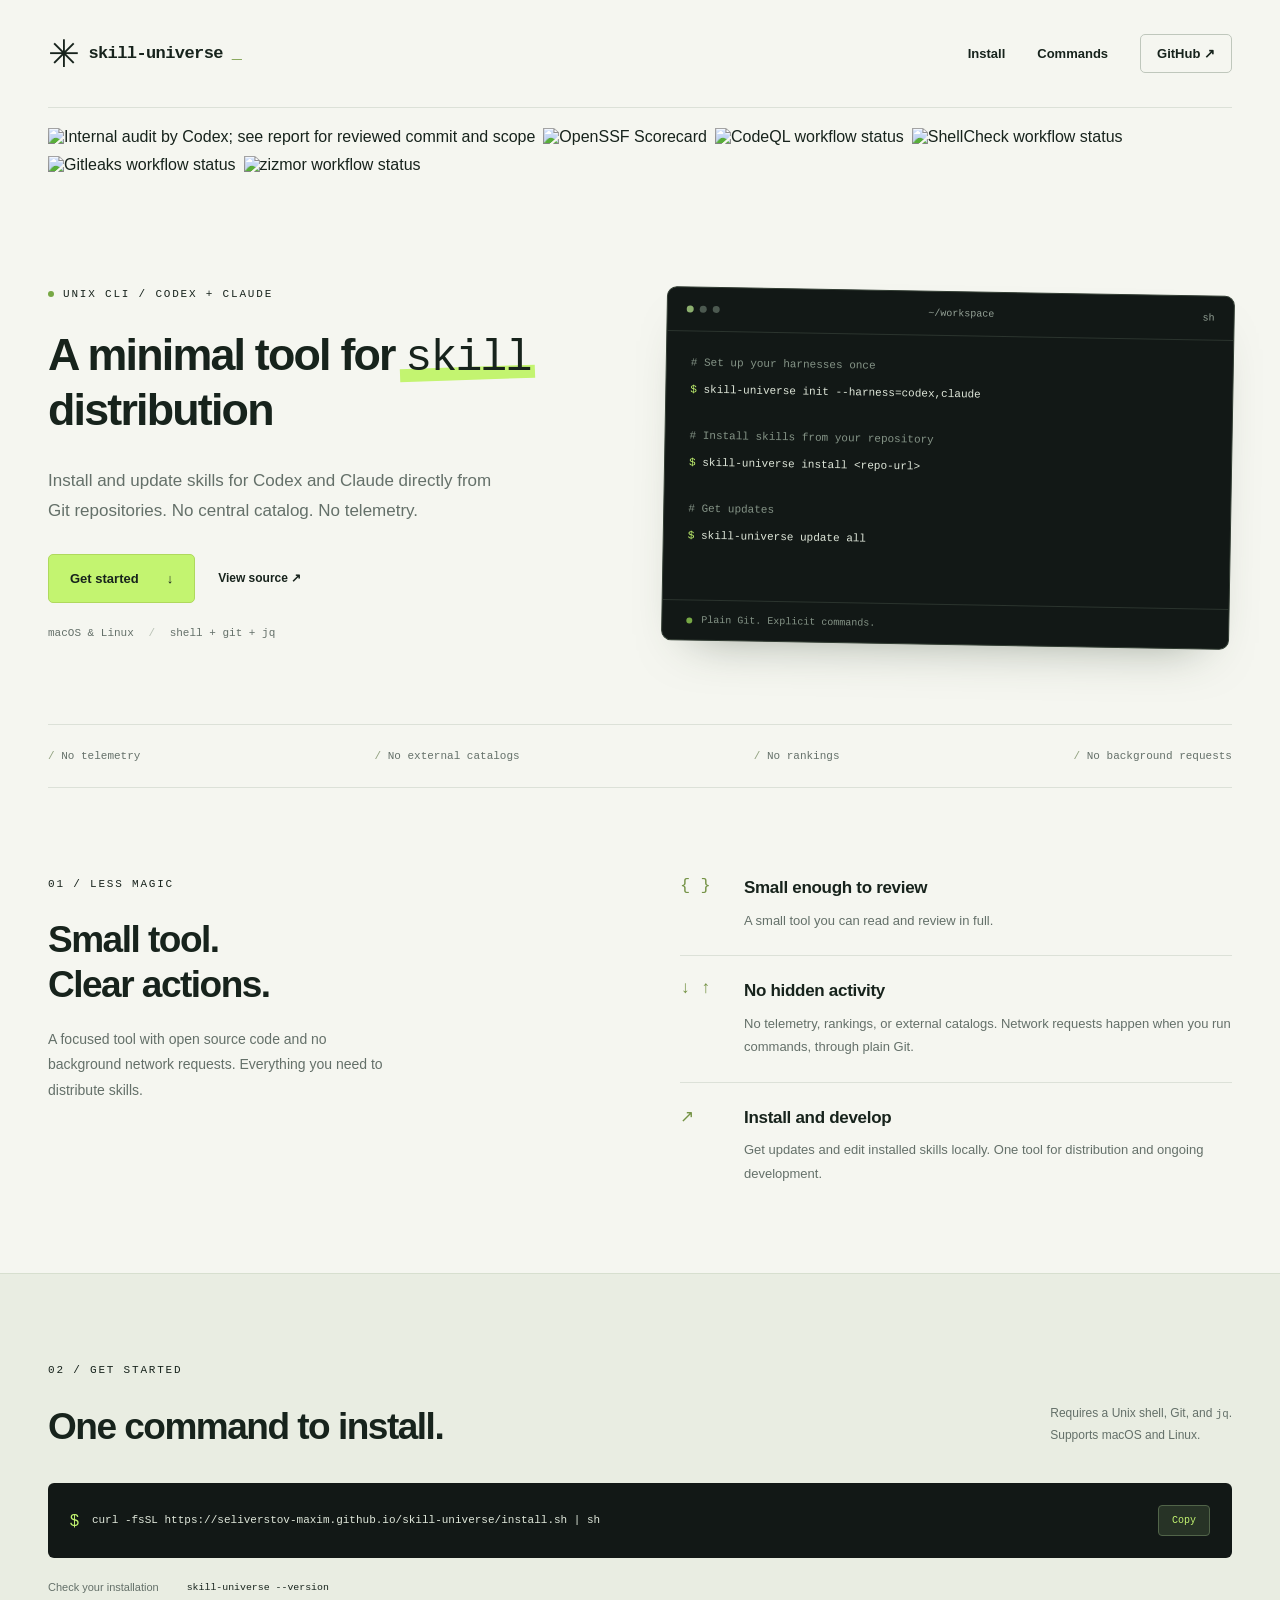
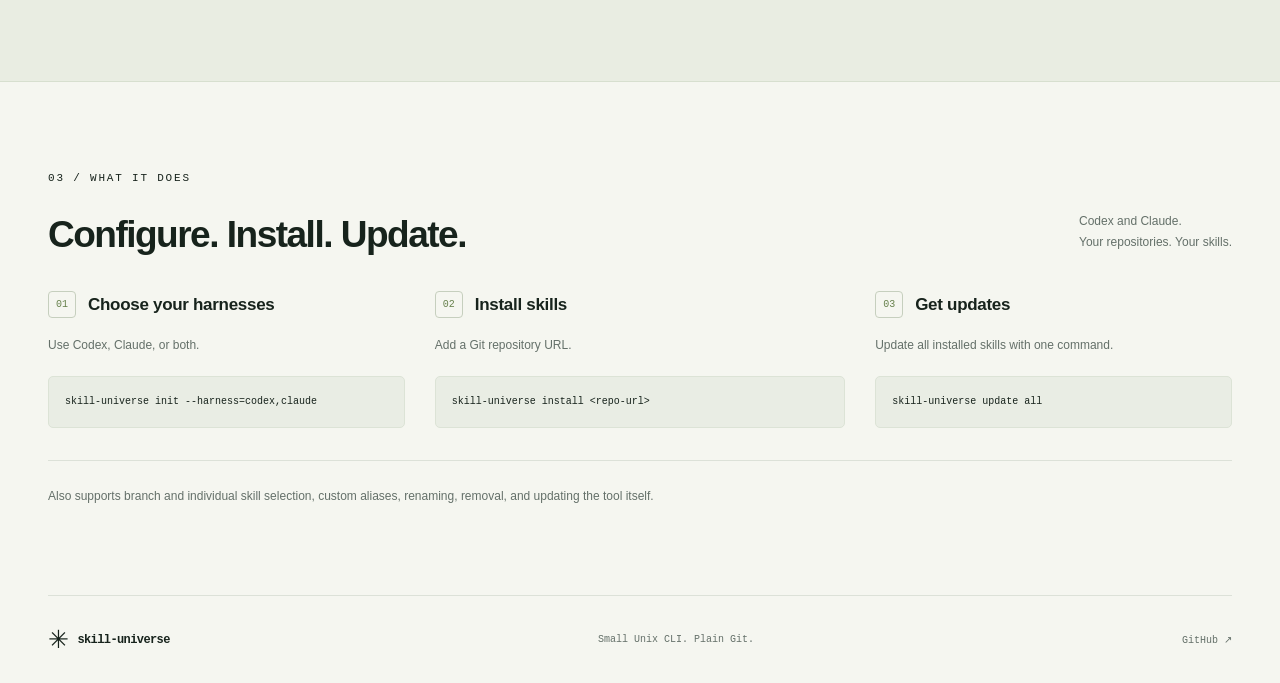
==== docs/index.html @ 2fe9b62e "Replace security copy with a reproducible internal audit badge Co-Authored-By: Codex <noreply@openai" ====
<!doctype html>
<html lang="en">
<head>
  <meta charset="utf-8">
  <meta name="viewport" content="width=device-width, initial-scale=1">
  <title>Skill Universe — Git CLI for Codex and Claude skills</title>
  <meta name="description" content="A simple Unix CLI for installing and updating AI skills in Codex and Claude. Small, open source, with no telemetry or background requests. macOS and Linux.">
  <meta name="theme-color" content="#121816">
  <link rel="canonical" href="https://seliverstov-maxim.github.io/skill-universe/">
  <meta property="og:type" content="website">
  <meta property="og:locale" content="en_US">
  <meta property="og:title" content="Skill Universe — a minimal tool for skill distribution">
  <meta property="og:description" content="Install and update skills for Codex and Claude directly from Git repositories. No central catalog. No telemetry.">
  <meta property="og:url" content="https://seliverstov-maxim.github.io/skill-universe/">
  <meta name="twitter:card" content="summary">
  <link rel="icon" href="icon.svg" type="image/svg+xml">
  <link rel="stylesheet" href="style.css">
  <script type="application/ld+json">
  {"@context":"https://schema.org","@type":"SoftwareSourceCode","name":"Skill Universe","description":"A Unix CLI for installing and updating skills from Git repositories in Codex and Claude.","codeRepository":"https://github.com/seliverstov-maxim/skill-universe","url":"https://seliverstov-maxim.github.io/skill-universe/","programmingLanguage":"Shell","runtimePlatform":"macOS, Linux","inLanguage":"en"}
  </script>
</head>
<body>
<a class="skip" href="#main">Skip to content</a>
<header class="header wrap">
  <a class="brand" href="#" aria-label="Skill Universe — home"><span class="mark" aria-hidden="true">✳</span> skill-universe<span class="cursor" aria-hidden="true">_</span></a>
  <nav aria-label="Navigation"><a href="#install">Install</a><a href="#usage">Commands</a><a class="repo-link" href="https://github.com/seliverstov-maxim/skill-universe">GitHub <span aria-hidden="true">↗</span></a></nav>
</header>
<main id="main">
  <div class="audit-badges wrap" aria-label="Audit and check results">
      <a href="https://github.com/seliverstov-maxim/skill-universe/blob/main/docs/security/report.md"><img src="security/audit.svg" alt="Internal audit by Codex; see report for reviewed commit and scope" height="20"></a>
      <a href="https://scorecard.dev/viewer/?uri=github.com/seliverstov-maxim/skill-universe"><img src="https://api.scorecard.dev/projects/github.com/seliverstov-maxim/skill-universe/badge" alt="OpenSSF Scorecard" height="20"></a>
      <a href="https://github.com/seliverstov-maxim/skill-universe/actions/workflows/codeql.yml"><img src="https://github.com/seliverstov-maxim/skill-universe/actions/workflows/codeql.yml/badge.svg" alt="CodeQL workflow status" height="20"></a>
      <a href="https://github.com/seliverstov-maxim/skill-universe/actions/workflows/shellcheck.yml"><img src="https://github.com/seliverstov-maxim/skill-universe/actions/workflows/shellcheck.yml/badge.svg" alt="ShellCheck workflow status" height="20"></a>
      <a href="https://github.com/seliverstov-maxim/skill-universe/actions/workflows/gitleaks.yml"><img src="https://github.com/seliverstov-maxim/skill-universe/actions/workflows/gitleaks.yml/badge.svg" alt="Gitleaks workflow status" height="20"></a>
      <a href="https://github.com/seliverstov-maxim/skill-universe/actions/workflows/zizmor.yml"><img src="https://github.com/seliverstov-maxim/skill-universe/actions/workflows/zizmor.yml/badge.svg" alt="zizmor workflow status" height="20"></a>
    </div>
  <section class="hero wrap" aria-labelledby="title">
    <div class="hero-copy">
      <p class="eyebrow"><span class="status-dot"></span> UNIX CLI / CODEX + CLAUDE</p>
      <h1 id="title" class="descriptive-title">A minimal tool for <span class="git-word">skill<span class="underline" aria-hidden="true"></span></span> distribution</h1>
      <p class="lead">Install and update skills for Codex and Claude directly from Git repositories. No central catalog. No telemetry.</p>
      <div class="actions"><a class="button primary" href="#install">Get started <span aria-hidden="true">↓</span></a><a class="text-link" href="https://github.com/seliverstov-maxim/skill-universe">View source ↗</a></div>
      <p class="platforms">macOS &amp; Linux <span>/</span> shell + git + jq</p>
    </div>
    <div class="terminal hero-terminal" aria-label="Skill Universe usage example">
      <div class="terminal-bar"><span class="terminal-dots" aria-hidden="true"><i></i><i></i><i></i></span><span>~/workspace</span><span>sh</span></div>
      <div class="terminal-body">
        <p class="terminal-note"># Set up your harnesses once</p>
        <pre><code><span class="prompt">$</span> skill-universe init --harness=codex,claude</code></pre>
        <p class="terminal-note"># Install skills from your repository</p>
        <pre><code><span class="prompt">$</span> skill-universe install &lt;repo-url&gt;</code></pre>
        <p class="terminal-note"># Get updates</p>
        <pre><code><span class="prompt">$</span> skill-universe update all</code></pre>
      </div>
      <div class="terminal-footer"><span class="status-dot"></span> Plain Git. Explicit commands.</div>
    </div>
  </section>
  <div class="principles wrap" aria-label="Tool principles"><span>No telemetry</span><span>No external catalogs</span><span>No rankings</span><span>No background requests</span></div>
  <section class="why wrap section" aria-labelledby="why-title">
    <div class="section-intro"><p class="eyebrow">01 / LESS MAGIC</p><h2 id="why-title">Small tool.<br>Clear actions.</h2><p>A focused tool with open source code and no background network requests. Everything you need to distribute skills.</p></div>
    <div class="reasons">
      <article><span class="reason-symbol" aria-hidden="true">{ }</span><div><h3>Small enough to review</h3><p>A small tool you can read and review in full.</p></div></article>
      <article><span class="reason-symbol" aria-hidden="true">↓ ↑</span><div><h3>No hidden activity</h3><p>No telemetry, rankings, or external catalogs. Network requests happen when you run commands, through plain Git.</p></div></article>
      <article><span class="reason-symbol" aria-hidden="true">↗</span><div><h3>Install and develop</h3><p>Get updates and edit installed skills locally. One tool for distribution and ongoing development.</p></div></article>
    </div>
  </section>
  <section id="install" class="install-section section" aria-labelledby="install-title">
    <div class="wrap">
      <div class="section-heading"><div><p class="eyebrow">02 / GET STARTED</p><h2 id="install-title">One command to install.</h2></div><p>Requires a Unix shell, Git, and <code>jq</code>.<br>Supports macOS and Linux.</p></div>
      <div class="install-command"><span class="prompt" aria-hidden="true">$</span><pre><code id="install-code">curl -fsSL https://seliverstov-maxim.github.io/skill-universe/install.sh | sh</code></pre><button type="button" id="copy" hidden>Copy</button></div>
      <div class="verify"><span>Check your installation</span><code>skill-universe --version</code></div>
    </div>
  </section>
  <section id="usage" class="wrap section usage" aria-labelledby="usage-title">
    <div class="section-heading"><div><p class="eyebrow">03 / WHAT IT DOES</p><h2 id="usage-title">Configure. Install. Update.</h2></div><p>Codex and Claude.<br>Your repositories. Your skills.</p></div>
    <div class="steps">
      <article class="step"><div class="step-title"><span class="step-number">01</span><h3>Choose your harnesses</h3></div><p>Use Codex, Claude, or both.</p><pre><code>skill-universe init --harness=codex,claude</code></pre></article>
      <article class="step"><div class="step-title"><span class="step-number">02</span><h3>Install skills</h3></div><p>Add a Git repository URL.</p><pre><code>skill-universe install &lt;repo-url&gt;</code></pre></article>
      <article class="step"><div class="step-title"><span class="step-number">03</span><h3>Get updates</h3></div><p>Update all installed skills with one command.</p><pre><code>skill-universe update all</code></pre></article>
    </div>
    <p class="capabilities">Also supports branch and individual skill selection, custom aliases, renaming, removal, and updating the tool itself.</p>
  </section>
</main>
<footer class="footer wrap"><a class="brand" href="#"><span class="mark" aria-hidden="true">✳</span> skill-universe</a><p>Small Unix CLI. Plain Git.</p><a href="https://github.com/seliverstov-maxim/skill-universe">GitHub ↗</a></footer>
<script>
const button = document.getElementById('copy');
if (navigator.clipboard && window.isSecureContext) {
  button.hidden = false;
  button.addEventListener('click', async () => {
    try {
      await navigator.clipboard.writeText(document.getElementById('install-code').textContent);
      button.textContent = 'Copied ✓';
    } catch {
      button.textContent = 'Select the command manually';
    }
  });
}
</script>
</body>
</html>
---- docs/style.css ----
:root{--bg:#f5f6f0;--ink:#17231c;--muted:#647069;--line:#dce1d8;--green:#c3f470;--terminal:#121816;--mono:ui-monospace,SFMono-Regular,Consolas,"Liberation Mono",monospace;--sans:Inter,-apple-system,BlinkMacSystemFont,"Segoe UI",sans-serif}
*{box-sizing:border-box}html{scroll-behavior:smooth;scroll-padding-top:28px}body{margin:0;background:var(--bg);color:var(--ink);font-family:var(--sans);-webkit-font-smoothing:antialiased}a{color:inherit;text-decoration:none}button{font:inherit;cursor:pointer}a,button,summary{touch-action:manipulation}a:focus-visible,button:focus-visible,summary:focus-visible{outline:3px solid #55852b;outline-offset:5px}::selection{background:var(--green);color:var(--ink)}.wrap{width:min(1184px,calc(100% - 96px));margin-inline:auto}.skip{position:absolute;left:20px;top:-100px;padding:12px;background:var(--green);z-index:10}.skip:focus{top:10px}.header{height:108px;display:flex;align-items:center;justify-content:space-between;border-bottom:1px solid var(--line)}.brand{display:inline-flex;gap:9px;align-items:center;font:600 17px var(--mono);letter-spacing:-.6px}.mark{font:38px var(--sans);line-height:1}.cursor{color:#6e9538}.header nav{display:flex;align-items:center;gap:32px;font-size:13px;font-weight:600}.header nav a:hover,.text-link:hover,.footer a:hover{color:#547830}.repo-link{border:1px solid #bfc7bc;padding:11px 16px;border-radius:5px}.hero{display:grid;grid-template-columns:1fr 1fr;gap:48px;padding-block:90px 74px;align-items:center}.eyebrow{font:11px/1.5 var(--mono);letter-spacing:1.8px;margin:0 0 26px;display:flex;align-items:center;gap:9px}.status-dot{width:6px;height:6px;background:#77a845;display:inline-block;border-radius:50%;flex-shrink:0}h1{font-size:clamp(52px,5.6vw,78px);letter-spacing:-4.5px;line-height:1.03;margin:0 0 30px;font-weight:650}.git-word{position:relative;z-index:0;white-space:nowrap;font-family:var(--mono);font-weight:500}.underline{position:absolute;left:-5px;right:-5px;bottom:5px;height:20px;background:var(--green);z-index:-1;transform:rotate(-2deg)}.lead{font-size:17px;line-height:1.75;color:var(--muted);max-width:465px;margin-bottom:28px}.actions{display:flex;align-items:center;gap:23px}.button{display:inline-flex;align-items:center;justify-content:center;gap:28px;border-radius:5px;padding:16px 21px;font-size:13px;font-weight:650;transition:transform .15s,background .15s}.primary{background:var(--green);color:#17231c;border:1px solid #afd95d}.primary:hover{background:#b5e65e;transform:translateY(-2px)}.text-link{font-size:12px;font-weight:600}.platforms{font:11px var(--mono);color:var(--muted);margin-top:24px}.platforms span{color:#bac2b6;margin:0 8px}.terminal{background:var(--terminal);color:#e0e8db;border:1px solid #323d33;border-radius:10px;overflow:hidden;box-shadow:0 24px 50px -30px #34453180}.hero-terminal{transform:rotate(1deg)}.terminal-bar{display:flex;align-items:center;justify-content:space-between;gap:20px;padding:16px 19px;border-bottom:1px solid #2b342e;font:10px var(--mono);color:#95a297}.terminal-dots{display:flex;gap:6px}.terminal-dots i{display:block;width:7px;height:7px;background:#4c5950;border-radius:50%}.terminal-dots i:first-child{background:#8caf6e}.terminal-body{padding:25px 24px}.terminal-note{font:11px var(--mono);color:#859487;margin:0 0 12px}.terminal pre{font-size:11px;margin:0 0 29px}.prompt{color:var(--green)}pre{font:12px/1.8 var(--mono);overflow:auto;max-width:100%;margin:0;tab-size:2}code{font-family:var(--mono);font-size:.9em}pre code{font-size:inherit}.terminal-path{border-left:1px solid #486038;padding-left:15px;display:flex;flex-direction:column;gap:8px;font:11px var(--mono);color:#b7c9b1}.path-label{color:#7d9476;font-size:8px;letter-spacing:1.6px}.path-arrow{color:#8cab74;margin:2px 0 6px}.muted{color:var(--muted)}.terminal-footer{display:flex;gap:9px;align-items:center;border-top:1px solid #2b342e;padding:14px 24px;font:10px var(--mono);color:#859487}.principles{display:flex;justify-content:space-between;border-block:1px solid var(--line);padding-block:25px;font:11px var(--mono);color:var(--muted)}.principles span:before{content:"/ ";color:#91a17f}.section{padding-block:88px}h2{font-size:37px;font-weight:600;line-height:1.2;letter-spacing:-1.5px;margin:0 0 20px}h3{font-size:17px;font-weight:600;line-height:1.4;margin:0 0 9px;letter-spacing:-.3px}.why{display:grid;grid-template-columns:1fr 1fr;gap:80px}.section-intro>p:last-child{font-size:14px;line-height:1.8;color:var(--muted);max-width:345px}.reasons article{display:flex;gap:24px;padding:23px 0;border-bottom:1px solid var(--line)}.reasons article:first-child{padding-top:0}.reasons article:last-child{border:0;padding-bottom:0}.reason-symbol{font:17px var(--mono);width:40px;flex-shrink:0;color:#759346}.reasons p{font-size:13px;line-height:1.8;color:var(--muted);margin:0}.install-section{background:#e9ede2;border-block:1px solid #d7dfcf}.section-heading{display:flex;align-items:end;justify-content:space-between;gap:30px;margin-bottom:34px}.section-heading h2{margin:0}.section-heading>p{font-size:12px;line-height:1.8;color:var(--muted);margin:0 0 3px}.install-command{background:var(--terminal);border-radius:6px;display:flex;gap:13px;align-items:center;padding:22px;color:#e0e8db}.install-command>pre{flex:1;min-width:0;font-size:11px}.install-command>button{background:#273326;border:1px solid #516449;color:#c3f470;border-radius:4px;padding:9px 13px;font:10px var(--mono);white-space:nowrap}.install-command>button[hidden]{display:none}.install-detail{font-size:12px;color:var(--muted);line-height:1.9;max-width:890px;margin:19px 0 26px}.install-section details{border-block:1px solid #cfd9c7}summary{cursor:pointer;display:flex;align-items:center;justify-content:space-between;padding:18px 0;font:12px var(--mono);list-style:none}summary::-webkit-details-marker{display:none}details[open] summary span{transform:rotate(45deg)}details pre{padding:4px 0 24px;font-size:11px}.verify{display:flex;gap:28px;margin-top:23px;align-items:center;font-size:11px;color:var(--muted)}.verify code{color:var(--ink)}.steps{display:grid;grid-template-columns:1fr 1.15fr 1fr;gap:30px}.step-title{display:flex;align-items:center;gap:12px;margin-bottom:17px}.step-title h3{margin:0}.step-number{font:10px var(--mono);padding:7px;border:1px solid #c6cfbe;border-radius:4px;color:#67814c}.step p{font-size:12px;color:var(--muted);line-height:1.8;margin:0 0 19px}.step pre{padding:16px;background:#e9ede4;border:1px solid #dce3d6;border-radius:5px;font-size:10px}.step p.step-caption{font-size:11px;margin-top:17px}.reference-grid{display:grid;grid-template-columns:1fr 1fr;margin-top:54px;border:1px solid var(--line);border-radius:7px;overflow:hidden}.repo-structure{padding:30px 34px;background:#eef0e8;border-right:1px solid var(--line)}.repo-structure .eyebrow,.command-reference .eyebrow{font-size:9px;margin-bottom:16px}.repo-structure pre{margin-block:23px;font-size:12px;color:#607554}.repo-structure>p:last-child{font-size:11px;line-height:1.8;color:var(--muted)}.command-reference{padding:30px 34px}.command-reference dl{margin:0}.command-reference dl>div{display:flex;justify-content:space-between;gap:10px;padding:12px 0;border-bottom:1px solid var(--line);font-size:11px}.command-reference dd{margin:0;color:var(--muted);text-align:right}.command-reference>p:last-child{font-size:10px;color:var(--muted);margin-top:22px}.config-note{display:flex;gap:22px;margin-top:32px;padding:24px 28px;border:1px dashed #bdc8b5;border-radius:5px}.config-icon{font:22px var(--mono);color:#789454;white-space:nowrap}.config-note h3{font-size:13px}.config-note p{font-size:11px;line-height:1.9;color:var(--muted);margin:0}.closing{border-top:1px solid var(--line);text-align:center;padding-block:68px 80px}.closing .eyebrow{justify-content:center;font-size:10px}.closing h2{font-size:35px;margin-bottom:27px}.footer{border-top:1px solid var(--line);display:flex;justify-content:space-between;align-items:center;padding-block:28px}.footer .brand{font-size:12px}.footer .mark{font-size:25px}.footer p,.footer>a:not(.brand){font:10px var(--mono);color:var(--muted)}
@media(min-width:1500px){.hero{padding-block:110px 90px}}
@media(max-width:1050px){.wrap{width:calc(100% - 56px)}.hero{gap:30px}h1{font-size:61px}.actions{gap:14px;flex-wrap:wrap}.terminal-body{padding:22px 18px}.hero-terminal pre{font-size:10px}.why{gap:45px}.steps{gap:18px}.step-title{gap:8px}.step-title h3{font-size:15px}.command-reference dl>div{display:block}.command-reference dd{text-align:left;margin-top:7px}}
@media(max-width:760px){.wrap{width:calc(100% - 40px)}.header{height:82px}.brand{font-size:13px}.mark{font-size:29px}.header nav{gap:17px;font-size:11px}.header nav>a:first-child{display:none}.repo-link{padding:8px 10px}.hero{grid-template-columns:1fr;padding-block:48px 39px;gap:40px}h1{font-size:66px;letter-spacing:-3.5px}.lead{font-size:15px;max-width:480px}.hero-terminal{transform:none;max-width:100%}.hero-terminal pre{font-size:11px}.terminal-body{padding:25px 20px}.principles{display:grid;grid-template-columns:1fr 1fr;gap:20px 12px;font-size:10px}.section{padding-block:52px}.why{grid-template-columns:1fr;gap:28px}.section-intro>p:last-child{max-width:none}h2{font-size:30px;letter-spacing:-1px}.section-heading{display:block;margin-bottom:25px}.section-heading>p{margin-top:20px}.steps{grid-template-columns:1fr;gap:29px}.step-title h3{font-size:17px}.step pre{font-size:11px}.step p{max-width:600px}.reference-grid{grid-template-columns:1fr;margin-top:36px}.repo-structure{border-right:0;border-bottom:1px solid var(--line)}.repo-structure,.command-reference{padding:25px}.command-reference dl>div{display:flex}.command-reference dd{text-align:right;margin:0}.install-command{flex-wrap:wrap;padding:17px;gap:10px}.install-command pre{flex-basis:85%;font-size:10px}.install-command button{margin-left:22px}.verify{flex-wrap:wrap;gap:13px}.config-note{padding:20px;gap:14px}.closing{padding-block:45px 55px}.closing h2{font-size:29px}.footer{flex-wrap:wrap;gap:12px}.footer p{flex-basis:100%;order:3;margin:0}.platforms{font-size:10px}}
@media(prefers-reduced-motion:reduce){html{scroll-behavior:auto}.button{transition:none}}

.capabilities{margin:32px 0 0;padding-top:24px;border-top:1px solid var(--line);font-size:12px;line-height:1.9;color:var(--muted)}

h1.descriptive-title{font-size:clamp(32px,3.5vw,50px);letter-spacing:-1.8px;line-height:1.16}h1.descriptive-title .underline{height:13px;bottom:3px}

.audit-badges{display:flex;flex-wrap:wrap;gap:8px;padding-block:20px}.audit-badges img{display:block;max-width:100%}
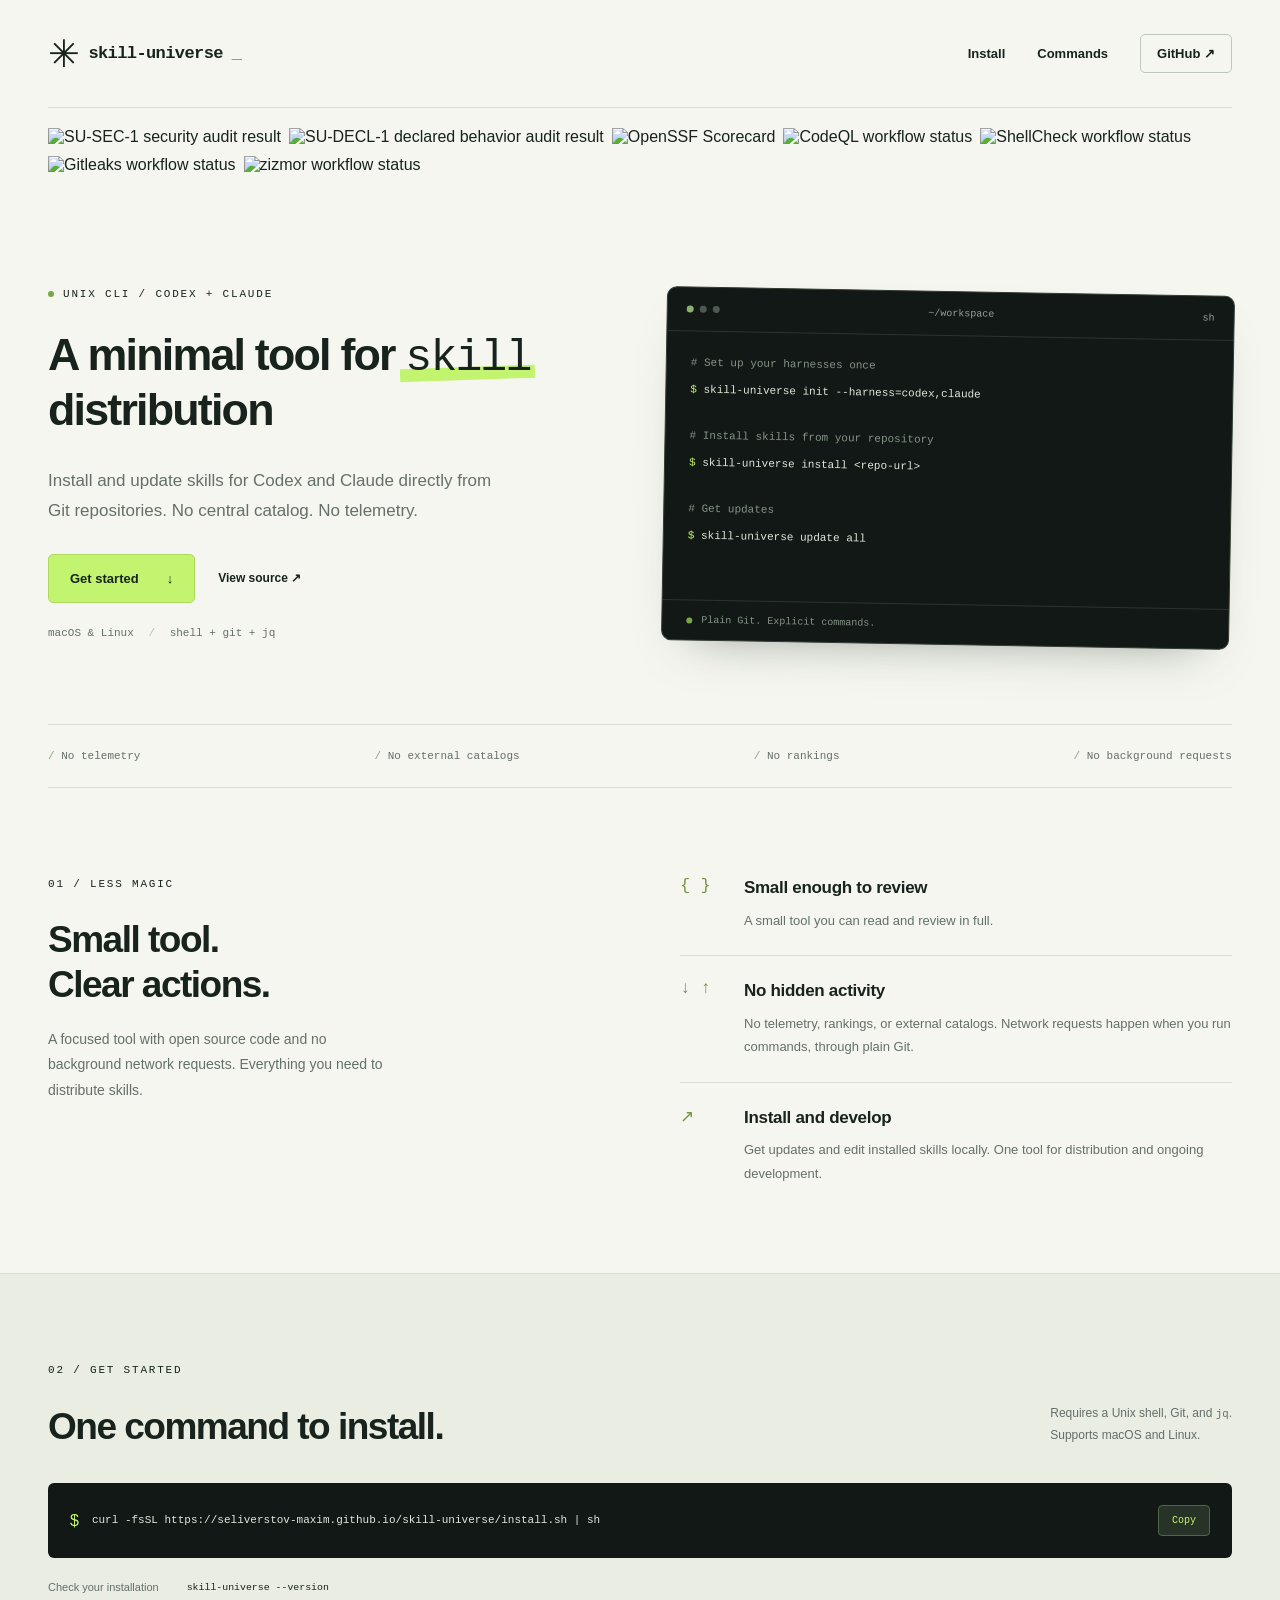
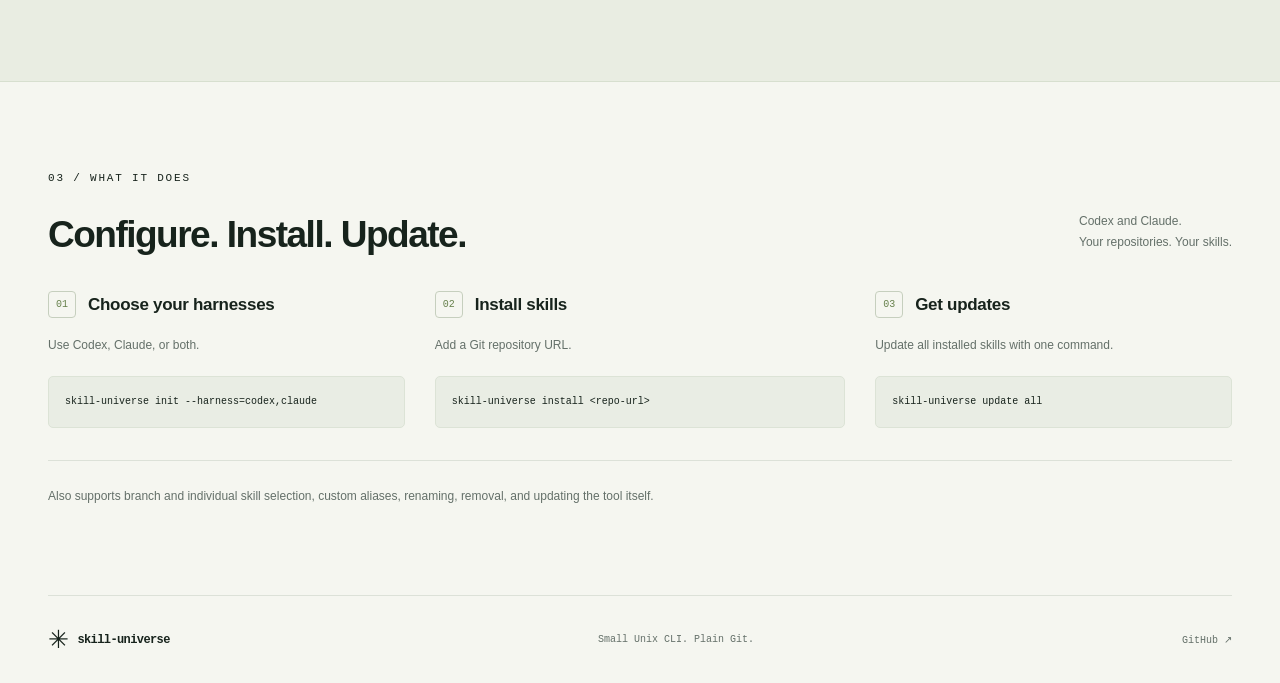
==== commit 488565ca: "Separate methodology reports and generate per-method result badges Co-Authored-By: Codex <noreply@op" ====
--- a/docs/index.html
+++ b/docs/index.html
@@ -27,7 +27,8 @@
 </header>
 <main id="main">
   <div class="audit-badges wrap" aria-label="Audit and check results">
-      <a href="https://github.com/seliverstov-maxim/skill-universe/blob/main/docs/security/report.md"><img src="security/audit.svg" alt="Internal audit by Codex; see report for reviewed commit and scope" height="20"></a>
+      <a href="https://github.com/seliverstov-maxim/skill-universe/blob/main/docs/security/security-report.md"><img src="security/security-badge.svg" alt="SU-SEC-1 security audit result" height="20"></a>
+      <a href="https://github.com/seliverstov-maxim/skill-universe/blob/main/docs/security/declared-behavior-report.md"><img src="security/declared-behavior-badge.svg" alt="SU-DECL-1 declared behavior audit result" height="20"></a>
       <a href="https://scorecard.dev/viewer/?uri=github.com/seliverstov-maxim/skill-universe"><img src="https://api.scorecard.dev/projects/github.com/seliverstov-maxim/skill-universe/badge" alt="OpenSSF Scorecard" height="20"></a>
       <a href="https://github.com/seliverstov-maxim/skill-universe/actions/workflows/codeql.yml"><img src="https://github.com/seliverstov-maxim/skill-universe/actions/workflows/codeql.yml/badge.svg" alt="CodeQL workflow status" height="20"></a>
       <a href="https://github.com/seliverstov-maxim/skill-universe/actions/workflows/shellcheck.yml"><img src="https://github.com/seliverstov-maxim/skill-universe/actions/workflows/shellcheck.yml/badge.svg" alt="ShellCheck workflow status" height="20"></a>
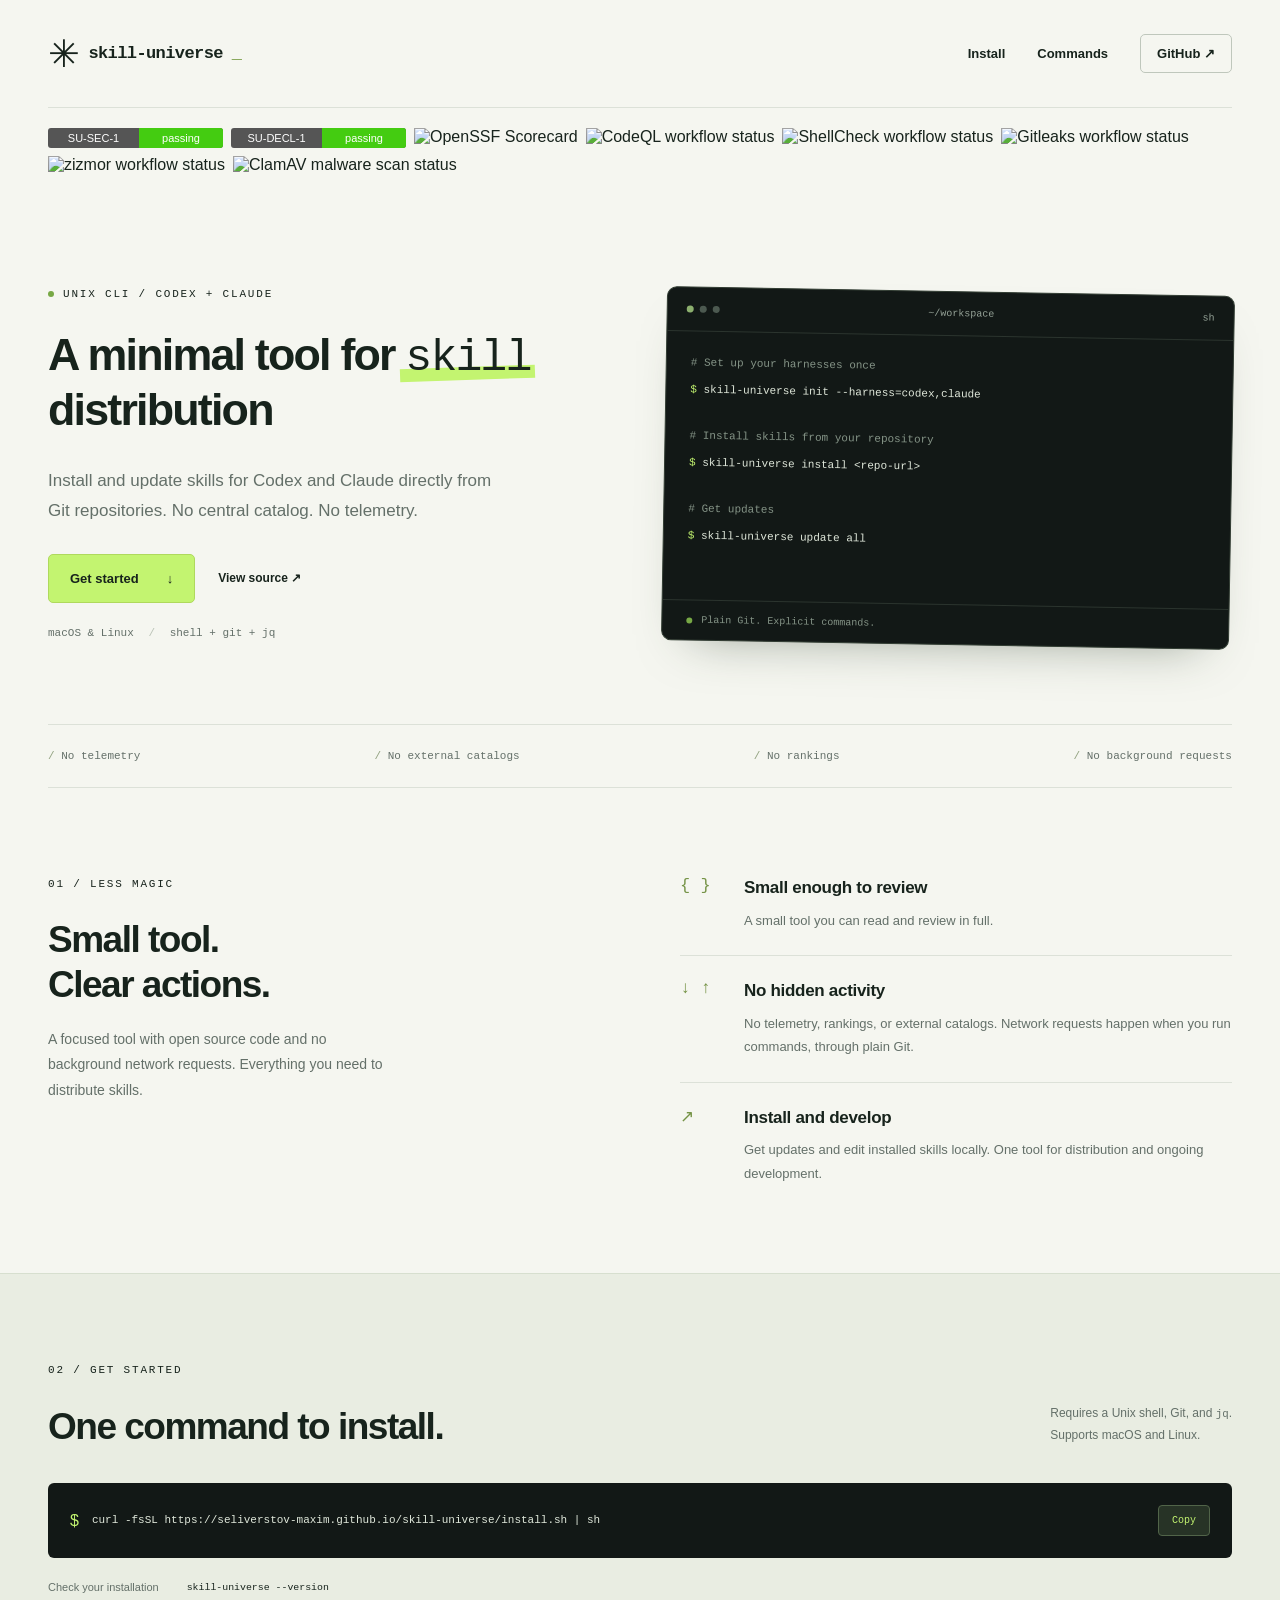
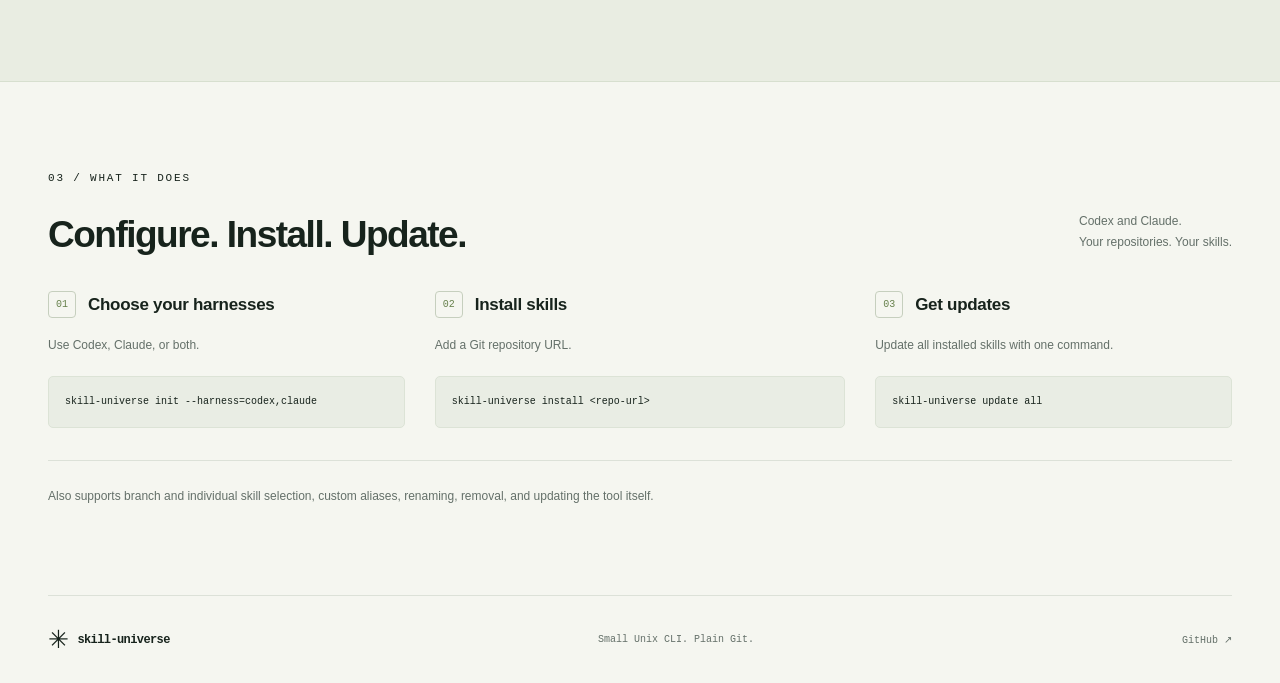
==== commit f17aad11: "Add isolated ClamAV malware scans and linked reports Co-Authored-By: Codex <noreply@openai.com>" ====
--- a/docs/index.html
+++ b/docs/index.html
@@ -34,6 +34,7 @@
       <a href="https://github.com/seliverstov-maxim/skill-universe/actions/workflows/shellcheck.yml"><img src="https://github.com/seliverstov-maxim/skill-universe/actions/workflows/shellcheck.yml/badge.svg" alt="ShellCheck workflow status" height="20"></a>
       <a href="https://github.com/seliverstov-maxim/skill-universe/actions/workflows/gitleaks.yml"><img src="https://github.com/seliverstov-maxim/skill-universe/actions/workflows/gitleaks.yml/badge.svg" alt="Gitleaks workflow status" height="20"></a>
       <a href="https://github.com/seliverstov-maxim/skill-universe/actions/workflows/zizmor.yml"><img src="https://github.com/seliverstov-maxim/skill-universe/actions/workflows/zizmor.yml/badge.svg" alt="zizmor workflow status" height="20"></a>
+      <a href="https://github.com/seliverstov-maxim/skill-universe/actions/workflows/clamav.yml"><img src="https://github.com/seliverstov-maxim/skill-universe/actions/workflows/clamav.yml/badge.svg" alt="ClamAV malware scan status" height="20"></a>
     </div>
   <section class="hero wrap" aria-labelledby="title">
     <div class="hero-copy">
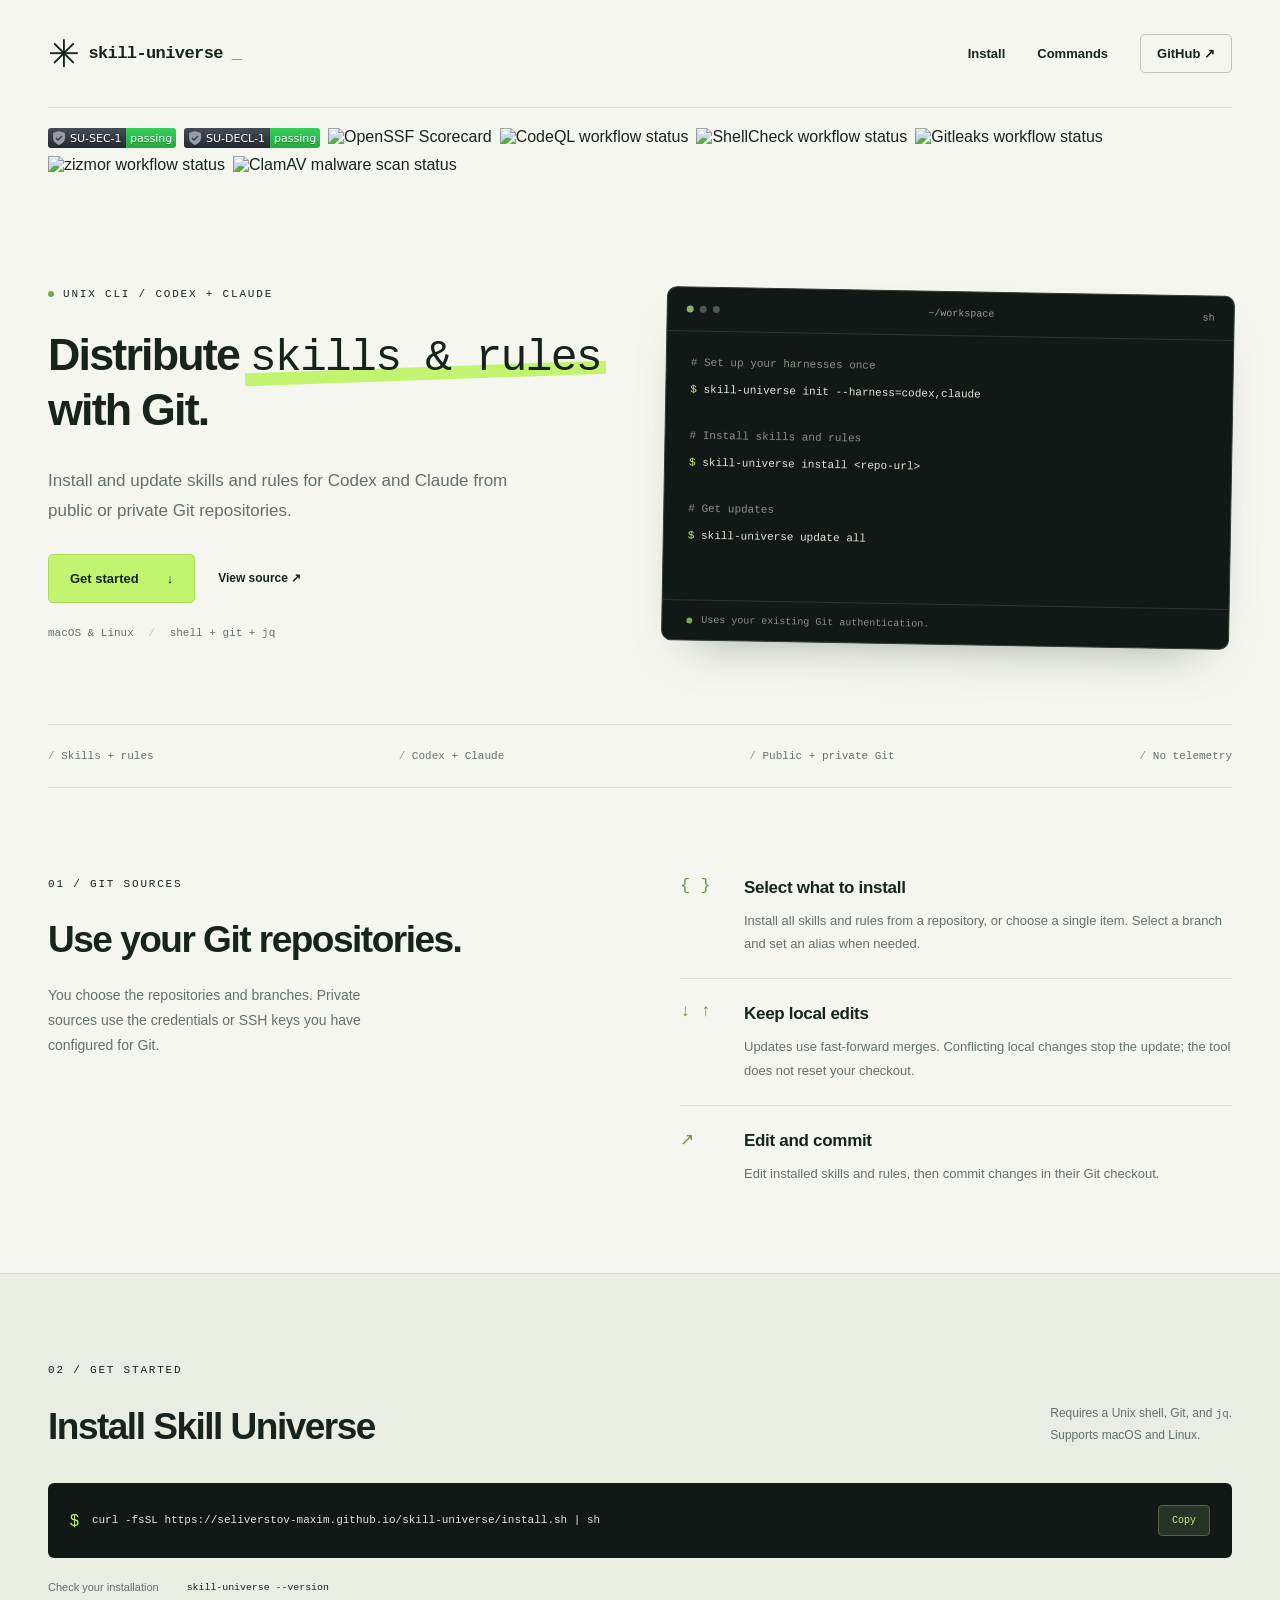
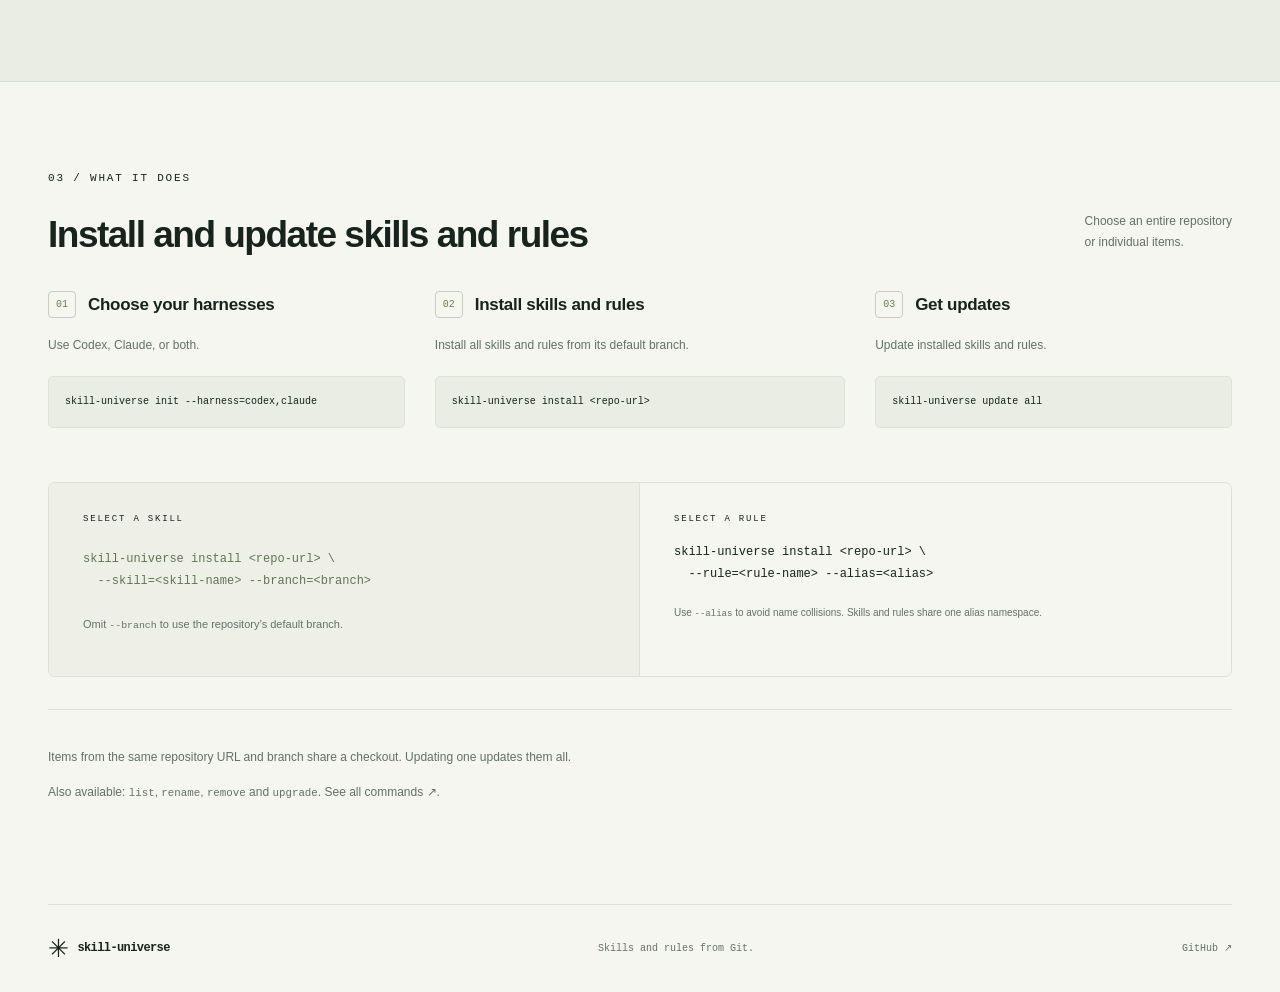
==== commit d648b523: "Update landing page for skills, rules and private Git sources Co-Authored-By: Codex <noreply@openai." ====
--- a/docs/index.html
+++ b/docs/index.html
@@ -3,20 +3,20 @@
 <head>
   <meta charset="utf-8">
   <meta name="viewport" content="width=device-width, initial-scale=1">
-  <title>Skill Universe — Git CLI for Codex and Claude skills</title>
-  <meta name="description" content="A simple Unix CLI for installing and updating AI skills in Codex and Claude. Small, open source, with no telemetry or background requests. macOS and Linux.">
+  <title>Skill Universe — Git distribution for AI skills and rules</title>
+  <meta name="description" content="Install and update skills and rules for Codex and Claude from public or private Git repositories. Unix CLI for macOS and Linux. No telemetry or central catalog.">
   <meta name="theme-color" content="#121816">
   <link rel="canonical" href="https://seliverstov-maxim.github.io/skill-universe/">
   <meta property="og:type" content="website">
   <meta property="og:locale" content="en_US">
-  <meta property="og:title" content="Skill Universe — a minimal tool for skill distribution">
-  <meta property="og:description" content="Install and update skills for Codex and Claude directly from Git repositories. No central catalog. No telemetry.">
+  <meta property="og:title" content="Skill Universe — distribute skills and rules with Git">
+  <meta property="og:description" content="Install and update skills and rules for Codex and Claude from public or private Git repositories.">
   <meta property="og:url" content="https://seliverstov-maxim.github.io/skill-universe/">
   <meta name="twitter:card" content="summary">
   <link rel="icon" href="icon.svg" type="image/svg+xml">
   <link rel="stylesheet" href="style.css">
   <script type="application/ld+json">
-  {"@context":"https://schema.org","@type":"SoftwareSourceCode","name":"Skill Universe","description":"A Unix CLI for installing and updating skills from Git repositories in Codex and Claude.","codeRepository":"https://github.com/seliverstov-maxim/skill-universe","url":"https://seliverstov-maxim.github.io/skill-universe/","programmingLanguage":"Shell","runtimePlatform":"macOS, Linux","inLanguage":"en"}
+  {"@context":"https://schema.org","@type":"SoftwareSourceCode","name":"Skill Universe","description":"A Unix CLI for installing and updating skills and rules from Git repositories for Codex and Claude.","codeRepository":"https://github.com/seliverstov-maxim/skill-universe","url":"https://seliverstov-maxim.github.io/skill-universe/","programmingLanguage":"Shell","runtimePlatform":"macOS, Linux","inLanguage":"en"}
   </script>
 </head>
 <body>
@@ -27,8 +27,8 @@
 </header>
 <main id="main">
   <div class="audit-badges wrap" aria-label="Audit and check results">
-      <a href="https://github.com/seliverstov-maxim/skill-universe/blob/main/docs/security/security-report.md"><img src="security/security-badge.svg" alt="SU-SEC-1 security audit result" height="20"></a>
-      <a href="https://github.com/seliverstov-maxim/skill-universe/blob/main/docs/security/declared-behavior-report.md"><img src="security/declared-behavior-badge.svg" alt="SU-DECL-1 declared behavior audit result" height="20"></a>
+      <a href="security/report.html?method=SU-SEC-1"><img src="security/security-badge.svg" alt="SU-SEC-1 security audit result" height="20"></a>
+      <a href="security/report.html?method=SU-DECL-1"><img src="security/declared-behavior-badge.svg" alt="SU-DECL-1 declared behavior audit result" height="20"></a>
       <a href="https://scorecard.dev/viewer/?uri=github.com/seliverstov-maxim/skill-universe"><img src="https://api.scorecard.dev/projects/github.com/seliverstov-maxim/skill-universe/badge" alt="OpenSSF Scorecard" height="20"></a>
       <a href="https://github.com/seliverstov-maxim/skill-universe/actions/workflows/codeql.yml"><img src="https://github.com/seliverstov-maxim/skill-universe/actions/workflows/codeql.yml/badge.svg" alt="CodeQL workflow status" height="20"></a>
       <a href="https://github.com/seliverstov-maxim/skill-universe/actions/workflows/shellcheck.yml"><img src="https://github.com/seliverstov-maxim/skill-universe/actions/workflows/shellcheck.yml/badge.svg" alt="ShellCheck workflow status" height="20"></a>
@@ -39,8 +39,8 @@
   <section class="hero wrap" aria-labelledby="title">
     <div class="hero-copy">
       <p class="eyebrow"><span class="status-dot"></span> UNIX CLI / CODEX + CLAUDE</p>
-      <h1 id="title" class="descriptive-title">A minimal tool for <span class="git-word">skill<span class="underline" aria-hidden="true"></span></span> distribution</h1>
-      <p class="lead">Install and update skills for Codex and Claude directly from Git repositories. No central catalog. No telemetry.</p>
+      <h1 id="title" class="descriptive-title">Distribute <span class="git-word">skills &amp; rules<span class="underline" aria-hidden="true"></span></span><br>with Git.</h1>
+      <p class="lead">Install and update skills and rules for Codex and Claude from public or private Git repositories.</p>
       <div class="actions"><a class="button primary" href="#install">Get started <span aria-hidden="true">↓</span></a><a class="text-link" href="https://github.com/seliverstov-maxim/skill-universe">View source ↗</a></div>
       <p class="platforms">macOS &amp; Linux <span>/</span> shell + git + jq</p>
     </div>
@@ -49,41 +49,47 @@
       <div class="terminal-body">
         <p class="terminal-note"># Set up your harnesses once</p>
         <pre><code><span class="prompt">$</span> skill-universe init --harness=codex,claude</code></pre>
-        <p class="terminal-note"># Install skills from your repository</p>
+        <p class="terminal-note"># Install skills and rules</p>
         <pre><code><span class="prompt">$</span> skill-universe install &lt;repo-url&gt;</code></pre>
         <p class="terminal-note"># Get updates</p>
         <pre><code><span class="prompt">$</span> skill-universe update all</code></pre>
       </div>
-      <div class="terminal-footer"><span class="status-dot"></span> Plain Git. Explicit commands.</div>
+      <div class="terminal-footer"><span class="status-dot"></span> Uses your existing Git authentication.</div>
     </div>
   </section>
-  <div class="principles wrap" aria-label="Tool principles"><span>No telemetry</span><span>No external catalogs</span><span>No rankings</span><span>No background requests</span></div>
+  <div class="principles wrap" aria-label="Supported sources and content"><span>Skills + rules</span><span>Codex + Claude</span><span>Public + private Git</span><span>No telemetry</span></div>
   <section class="why wrap section" aria-labelledby="why-title">
-    <div class="section-intro"><p class="eyebrow">01 / LESS MAGIC</p><h2 id="why-title">Small tool.<br>Clear actions.</h2><p>A focused tool with open source code and no background network requests. Everything you need to distribute skills.</p></div>
+    <div class="section-intro"><p class="eyebrow">01 / GIT SOURCES</p><h2 id="why-title">Use your Git repositories.</h2><p>You choose the repositories and branches. Private sources use the credentials or SSH keys you have configured for Git.</p></div>
     <div class="reasons">
-      <article><span class="reason-symbol" aria-hidden="true">{ }</span><div><h3>Small enough to review</h3><p>A small tool you can read and review in full.</p></div></article>
-      <article><span class="reason-symbol" aria-hidden="true">↓ ↑</span><div><h3>No hidden activity</h3><p>No telemetry, rankings, or external catalogs. Network requests happen when you run commands, through plain Git.</p></div></article>
-      <article><span class="reason-symbol" aria-hidden="true">↗</span><div><h3>Install and develop</h3><p>Get updates and edit installed skills locally. One tool for distribution and ongoing development.</p></div></article>
+      <article><span class="reason-symbol" aria-hidden="true">{ }</span><div><h3>Select what to install</h3><p>Install all skills and rules from a repository, or choose a single item. Select a branch and set an alias when needed.</p></div></article>
+      <article><span class="reason-symbol" aria-hidden="true">↓ ↑</span><div><h3>Keep local edits</h3><p>Updates use fast-forward merges. Conflicting local changes stop the update; the tool does not reset your checkout.</p></div></article>
+      <article><span class="reason-symbol" aria-hidden="true">↗</span><div><h3>Edit and commit</h3><p>Edit installed skills and rules, then commit changes in their Git checkout.</p></div></article>
     </div>
   </section>
   <section id="install" class="install-section section" aria-labelledby="install-title">
     <div class="wrap">
-      <div class="section-heading"><div><p class="eyebrow">02 / GET STARTED</p><h2 id="install-title">One command to install.</h2></div><p>Requires a Unix shell, Git, and <code>jq</code>.<br>Supports macOS and Linux.</p></div>
+      <div class="section-heading"><div><p class="eyebrow">02 / GET STARTED</p><h2 id="install-title">Install Skill Universe</h2></div><p>Requires a Unix shell, Git, and <code>jq</code>.<br>Supports macOS and Linux.</p></div>
       <div class="install-command"><span class="prompt" aria-hidden="true">$</span><pre><code id="install-code">curl -fsSL https://seliverstov-maxim.github.io/skill-universe/install.sh | sh</code></pre><button type="button" id="copy" hidden>Copy</button></div>
       <div class="verify"><span>Check your installation</span><code>skill-universe --version</code></div>
     </div>
   </section>
   <section id="usage" class="wrap section usage" aria-labelledby="usage-title">
-    <div class="section-heading"><div><p class="eyebrow">03 / WHAT IT DOES</p><h2 id="usage-title">Configure. Install. Update.</h2></div><p>Codex and Claude.<br>Your repositories. Your skills.</p></div>
+    <div class="section-heading"><div><p class="eyebrow">03 / WHAT IT DOES</p><h2 id="usage-title">Install and update skills and rules</h2></div><p>Choose an entire repository<br>or individual items.</p></div>
     <div class="steps">
       <article class="step"><div class="step-title"><span class="step-number">01</span><h3>Choose your harnesses</h3></div><p>Use Codex, Claude, or both.</p><pre><code>skill-universe init --harness=codex,claude</code></pre></article>
-      <article class="step"><div class="step-title"><span class="step-number">02</span><h3>Install skills</h3></div><p>Add a Git repository URL.</p><pre><code>skill-universe install &lt;repo-url&gt;</code></pre></article>
-      <article class="step"><div class="step-title"><span class="step-number">03</span><h3>Get updates</h3></div><p>Update all installed skills with one command.</p><pre><code>skill-universe update all</code></pre></article>
+      <article class="step"><div class="step-title"><span class="step-number">02</span><h3>Install skills and rules</h3></div><p>Install all skills and rules from its default branch.</p><pre><code>skill-universe install &lt;repo-url&gt;</code></pre></article>
+      <article class="step"><div class="step-title"><span class="step-number">03</span><h3>Get updates</h3></div><p>Update installed skills and rules.</p><pre><code>skill-universe update all</code></pre></article>
     </div>
-    <p class="capabilities">Also supports branch and individual skill selection, custom aliases, renaming, removal, and updating the tool itself.</p>
+    <div class="reference-grid" aria-label="Install selected skills and rules">
+      <article class="repo-structure"><p class="eyebrow">SELECT A SKILL</p><pre><code>skill-universe install &lt;repo-url&gt; \
+  --skill=&lt;skill-name&gt; --branch=&lt;branch&gt;</code></pre><p>Omit <code>--branch</code> to use the repository’s default branch.</p></article>
+      <article class="command-reference"><p class="eyebrow">SELECT A RULE</p><pre><code>skill-universe install &lt;repo-url&gt; \
+  --rule=&lt;rule-name&gt; --alias=&lt;alias&gt;</code></pre><p>Use <code>--alias</code> to avoid name collisions. Skills and rules share one alias namespace.</p></article>
+    </div>
+    <div class="capabilities"><p>Items from the same repository URL and branch share a checkout. Updating one updates them all.</p><p>Also available: <code>list</code>, <code>rename</code>, <code>remove</code> and <code>upgrade</code>. See <a href="https://github.com/seliverstov-maxim/skill-universe#usage">all commands ↗</a>.</p></div>
   </section>
 </main>
-<footer class="footer wrap"><a class="brand" href="#"><span class="mark" aria-hidden="true">✳</span> skill-universe</a><p>Small Unix CLI. Plain Git.</p><a href="https://github.com/seliverstov-maxim/skill-universe">GitHub ↗</a></footer>
+<footer class="footer wrap"><a class="brand" href="#"><span class="mark" aria-hidden="true">✳</span> skill-universe</a><p>Skills and rules from Git.</p><a href="https://github.com/seliverstov-maxim/skill-universe">GitHub ↗</a></footer>
 <script>
 const button = document.getElementById('copy');
 if (navigator.clipboard && window.isSecureContext) {
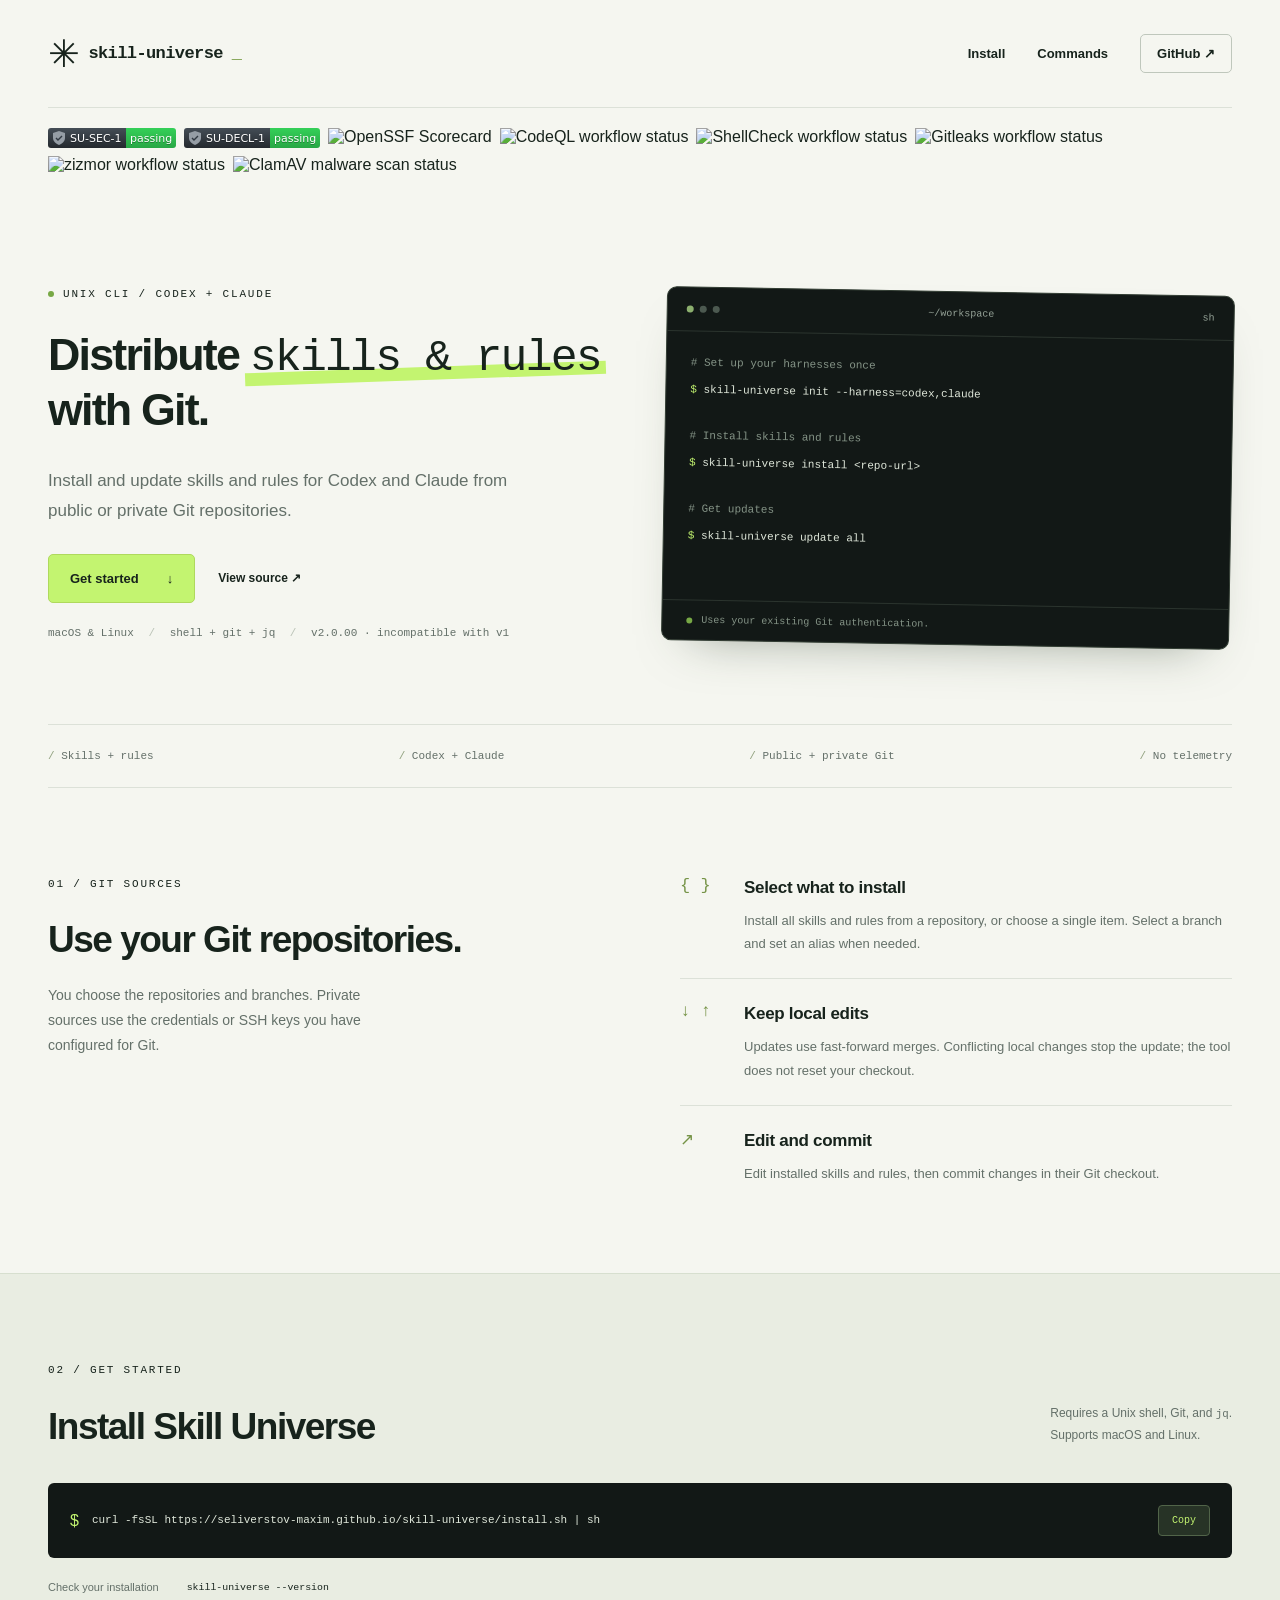
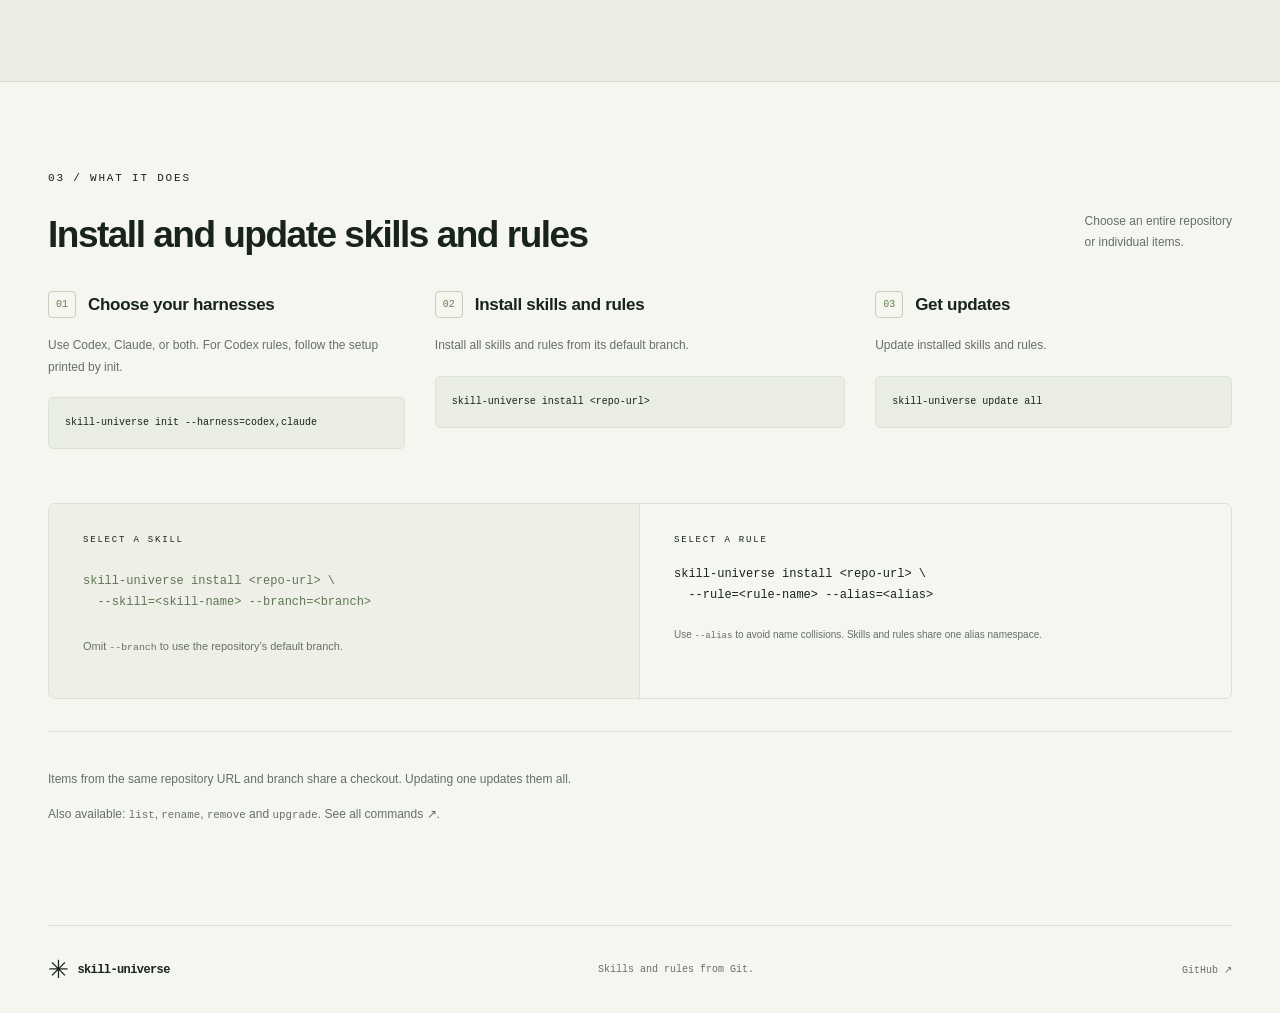
==== commit 5f1c76ad: "Prepare v2.0.00 with manual Codex rules setup Remove personal AGENTS.md mutation and legacy manifest" ====
--- a/docs/index.html
+++ b/docs/index.html
@@ -42,7 +42,7 @@
       <h1 id="title" class="descriptive-title">Distribute <span class="git-word">skills &amp; rules<span class="underline" aria-hidden="true"></span></span><br>with Git.</h1>
       <p class="lead">Install and update skills and rules for Codex and Claude from public or private Git repositories.</p>
       <div class="actions"><a class="button primary" href="#install">Get started <span aria-hidden="true">↓</span></a><a class="text-link" href="https://github.com/seliverstov-maxim/skill-universe">View source ↗</a></div>
-      <p class="platforms">macOS &amp; Linux <span>/</span> shell + git + jq</p>
+      <p class="platforms">macOS &amp; Linux <span>/</span> shell + git + jq <span>/</span> <a href="https://github.com/seliverstov-maxim/skill-universe/tree/v2.0.00">v2.0.00</a> · incompatible with v1</p>
     </div>
     <div class="terminal hero-terminal" aria-label="Skill Universe usage example">
       <div class="terminal-bar"><span class="terminal-dots" aria-hidden="true"><i></i><i></i><i></i></span><span>~/workspace</span><span>sh</span></div>
@@ -76,7 +76,7 @@
   <section id="usage" class="wrap section usage" aria-labelledby="usage-title">
     <div class="section-heading"><div><p class="eyebrow">03 / WHAT IT DOES</p><h2 id="usage-title">Install and update skills and rules</h2></div><p>Choose an entire repository<br>or individual items.</p></div>
     <div class="steps">
-      <article class="step"><div class="step-title"><span class="step-number">01</span><h3>Choose your harnesses</h3></div><p>Use Codex, Claude, or both.</p><pre><code>skill-universe init --harness=codex,claude</code></pre></article>
+      <article class="step"><div class="step-title"><span class="step-number">01</span><h3>Choose your harnesses</h3></div><p>Use Codex, Claude, or both. For Codex rules, follow the setup printed by init.</p><pre><code>skill-universe init --harness=codex,claude</code></pre></article>
       <article class="step"><div class="step-title"><span class="step-number">02</span><h3>Install skills and rules</h3></div><p>Install all skills and rules from its default branch.</p><pre><code>skill-universe install &lt;repo-url&gt;</code></pre></article>
       <article class="step"><div class="step-title"><span class="step-number">03</span><h3>Get updates</h3></div><p>Update installed skills and rules.</p><pre><code>skill-universe update all</code></pre></article>
     </div>
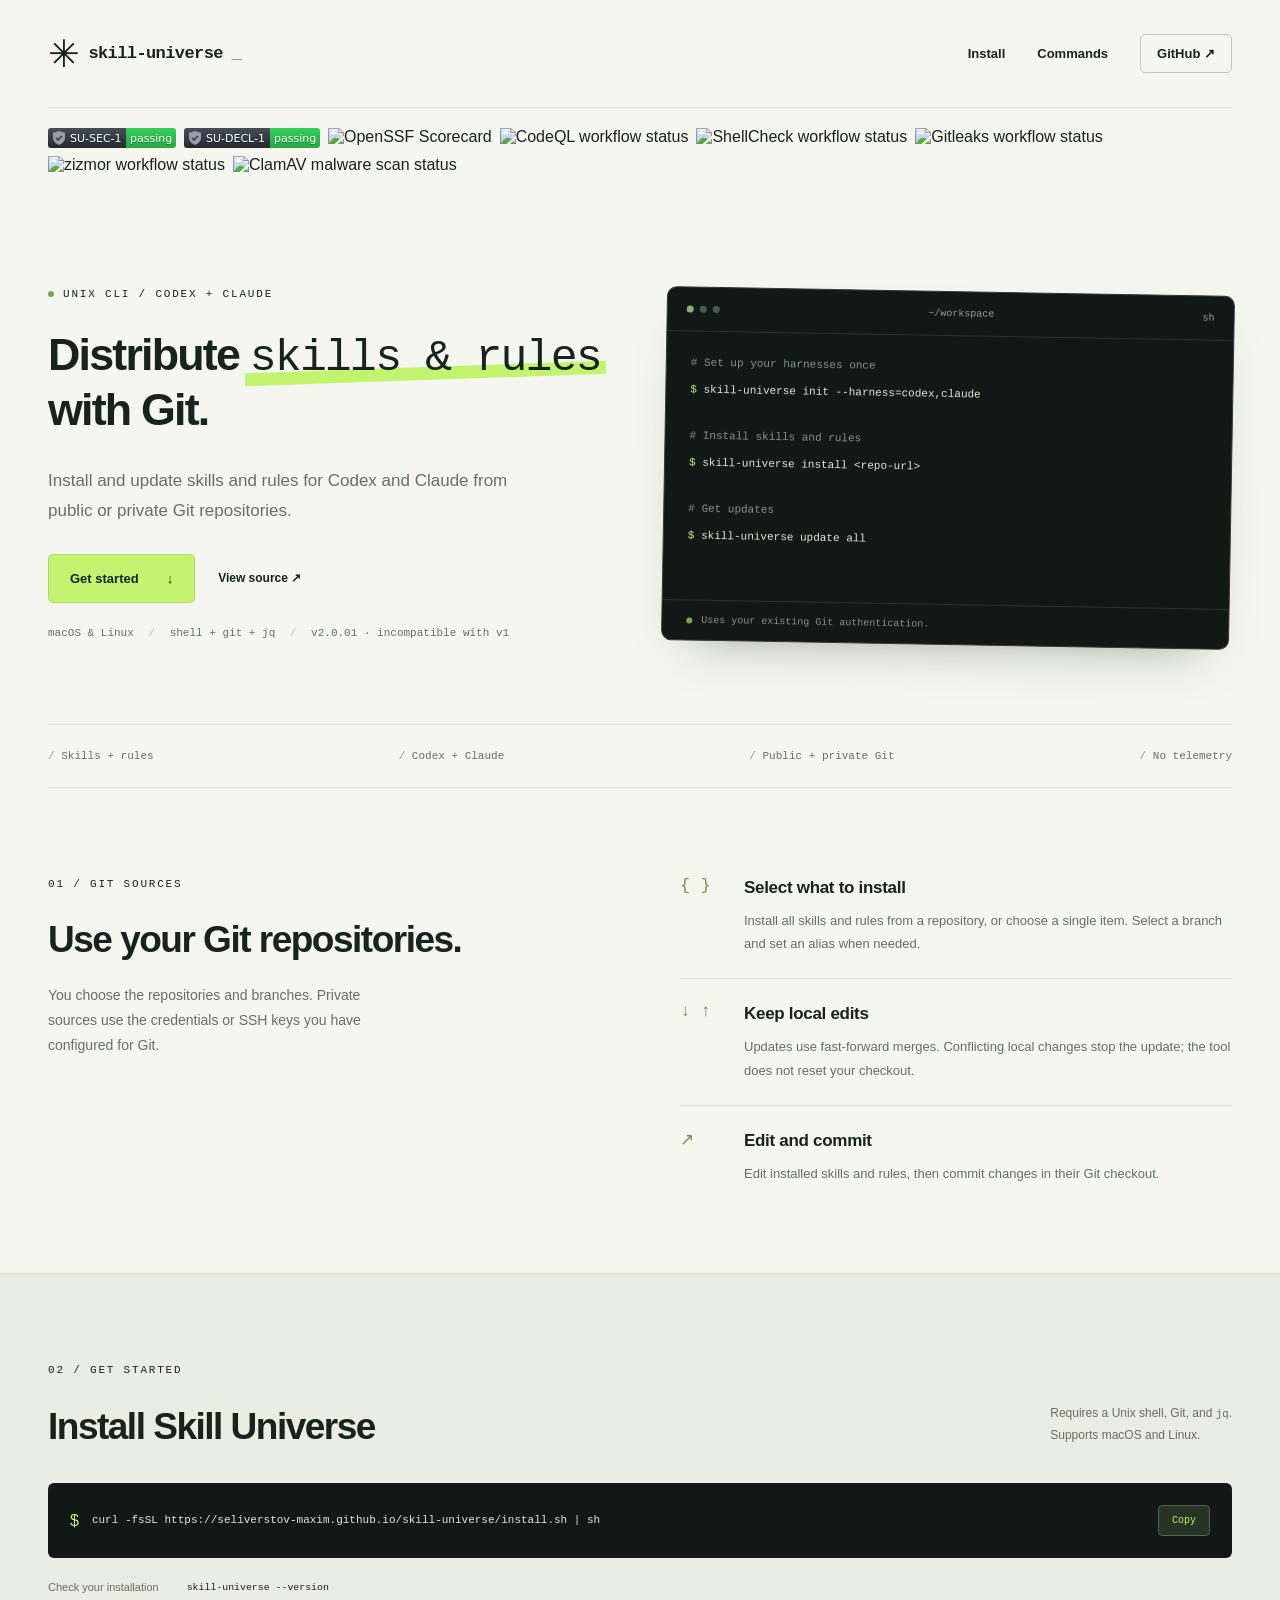
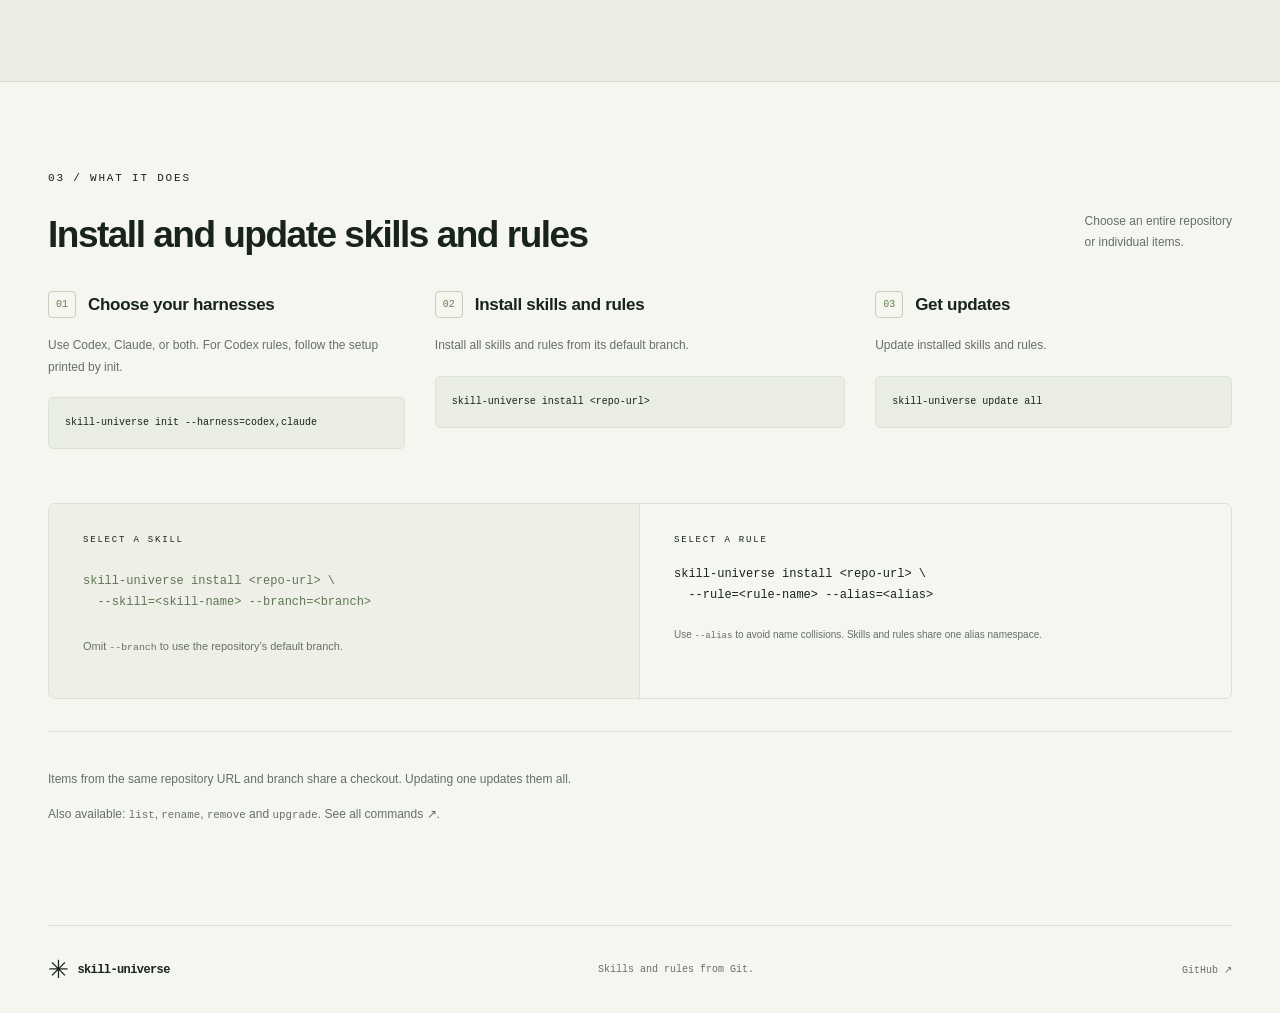
==== commit 99597670: "Prepare v2.0.01 release markers Update the CLI version and matching README and website tag links for" ====
--- a/docs/index.html
+++ b/docs/index.html
@@ -42,7 +42,7 @@
       <h1 id="title" class="descriptive-title">Distribute <span class="git-word">skills &amp; rules<span class="underline" aria-hidden="true"></span></span><br>with Git.</h1>
       <p class="lead">Install and update skills and rules for Codex and Claude from public or private Git repositories.</p>
       <div class="actions"><a class="button primary" href="#install">Get started <span aria-hidden="true">↓</span></a><a class="text-link" href="https://github.com/seliverstov-maxim/skill-universe">View source ↗</a></div>
-      <p class="platforms">macOS &amp; Linux <span>/</span> shell + git + jq <span>/</span> <a href="https://github.com/seliverstov-maxim/skill-universe/tree/v2.0.00">v2.0.00</a> · incompatible with v1</p>
+      <p class="platforms">macOS &amp; Linux <span>/</span> shell + git + jq <span>/</span> <a href="https://github.com/seliverstov-maxim/skill-universe/tree/v2.0.01">v2.0.01</a> · incompatible with v1</p>
     </div>
     <div class="terminal hero-terminal" aria-label="Skill Universe usage example">
       <div class="terminal-bar"><span class="terminal-dots" aria-hidden="true"><i></i><i></i><i></i></span><span>~/workspace</span><span>sh</span></div>
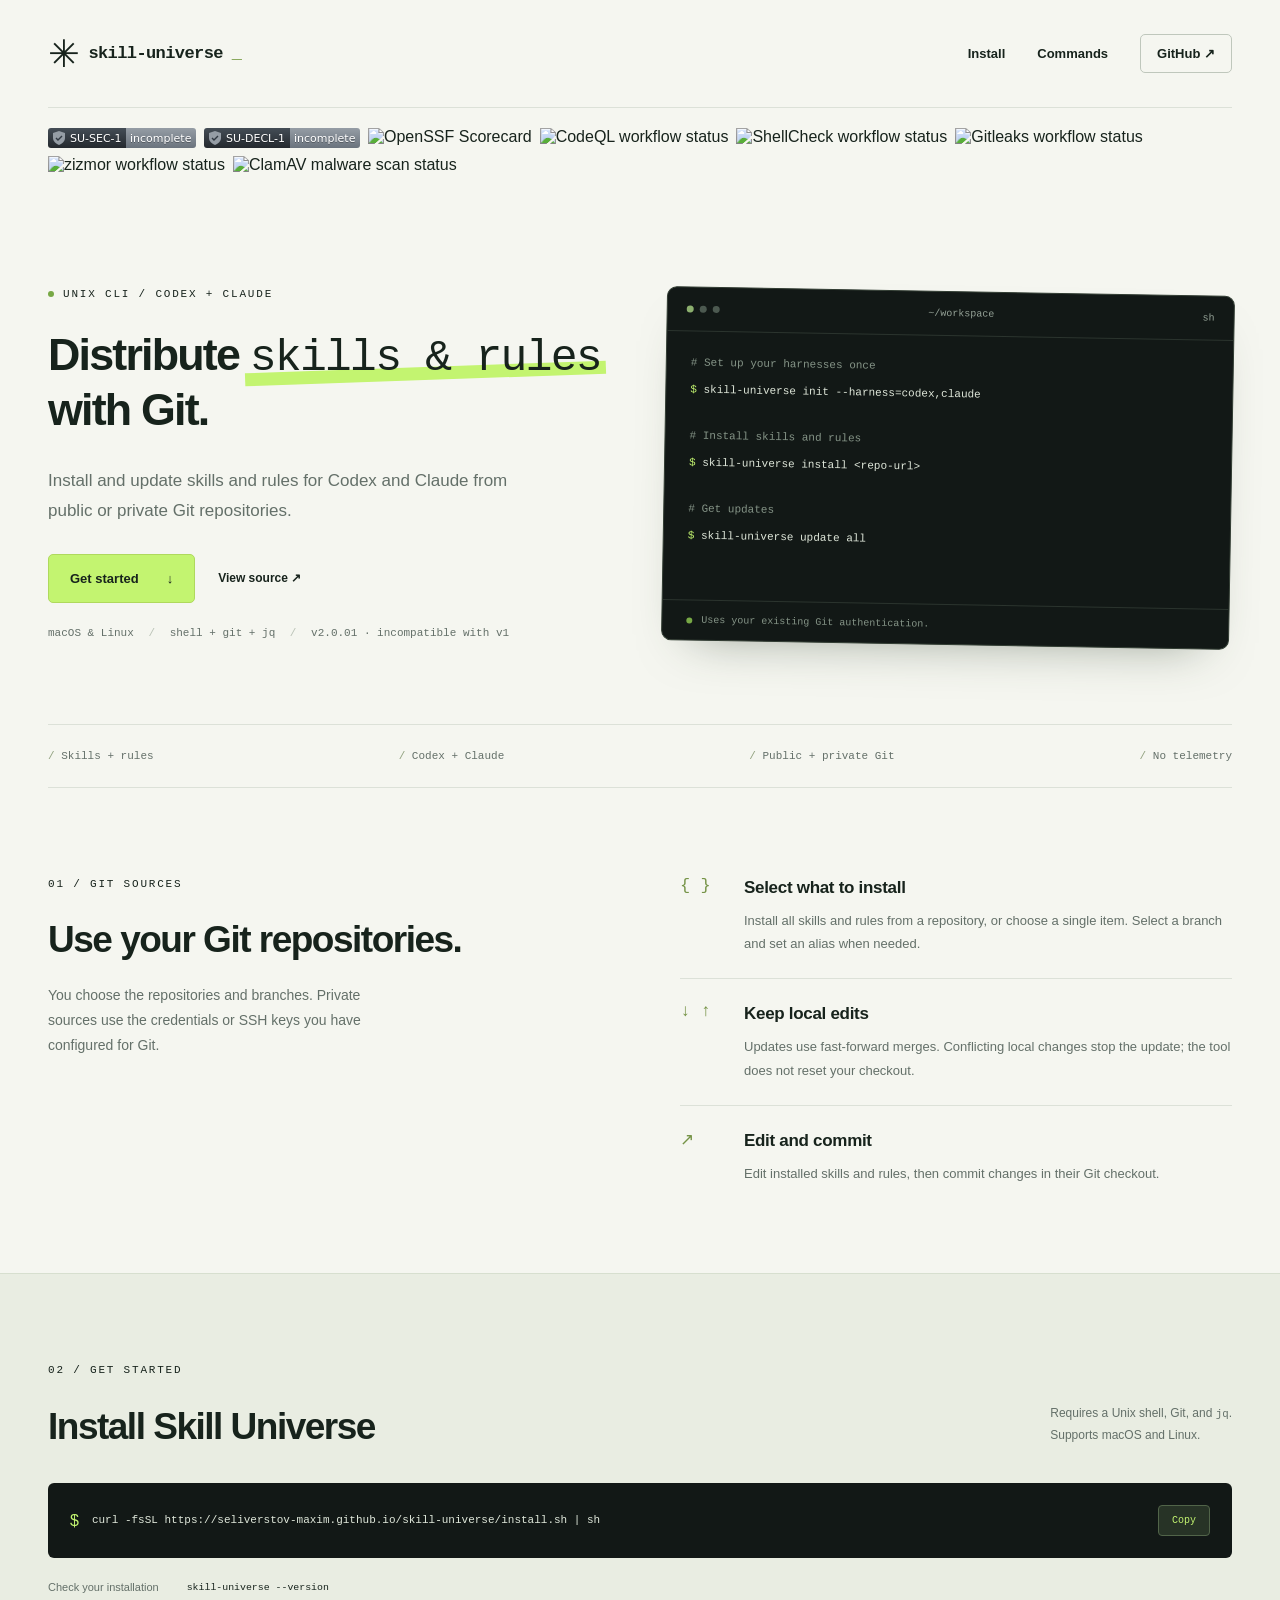
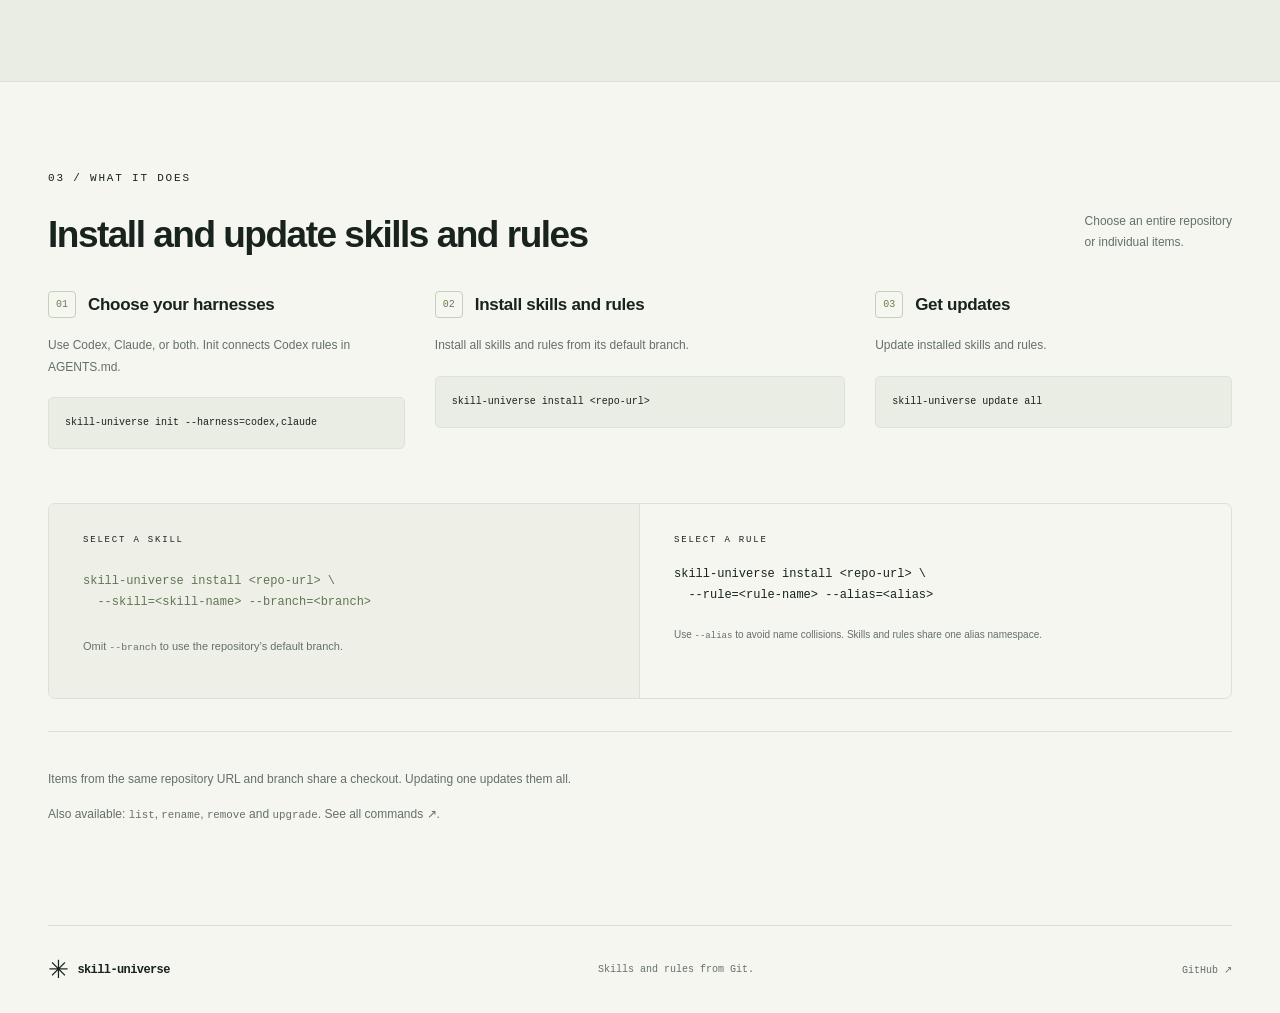
==== commit 885732ad: "Centralize environment defaults and configure tool source Use independent SU harness homes and SU_RE" ====
--- a/docs/index.html
+++ b/docs/index.html
@@ -76,7 +76,7 @@
   <section id="usage" class="wrap section usage" aria-labelledby="usage-title">
     <div class="section-heading"><div><p class="eyebrow">03 / WHAT IT DOES</p><h2 id="usage-title">Install and update skills and rules</h2></div><p>Choose an entire repository<br>or individual items.</p></div>
     <div class="steps">
-      <article class="step"><div class="step-title"><span class="step-number">01</span><h3>Choose your harnesses</h3></div><p>Use Codex, Claude, or both. For Codex rules, follow the setup printed by init.</p><pre><code>skill-universe init --harness=codex,claude</code></pre></article>
+      <article class="step"><div class="step-title"><span class="step-number">01</span><h3>Choose your harnesses</h3></div><p>Use Codex, Claude, or both. Init connects Codex rules in AGENTS.md.</p><pre><code>skill-universe init --harness=codex,claude</code></pre></article>
       <article class="step"><div class="step-title"><span class="step-number">02</span><h3>Install skills and rules</h3></div><p>Install all skills and rules from its default branch.</p><pre><code>skill-universe install &lt;repo-url&gt;</code></pre></article>
       <article class="step"><div class="step-title"><span class="step-number">03</span><h3>Get updates</h3></div><p>Update installed skills and rules.</p><pre><code>skill-universe update all</code></pre></article>
     </div>
